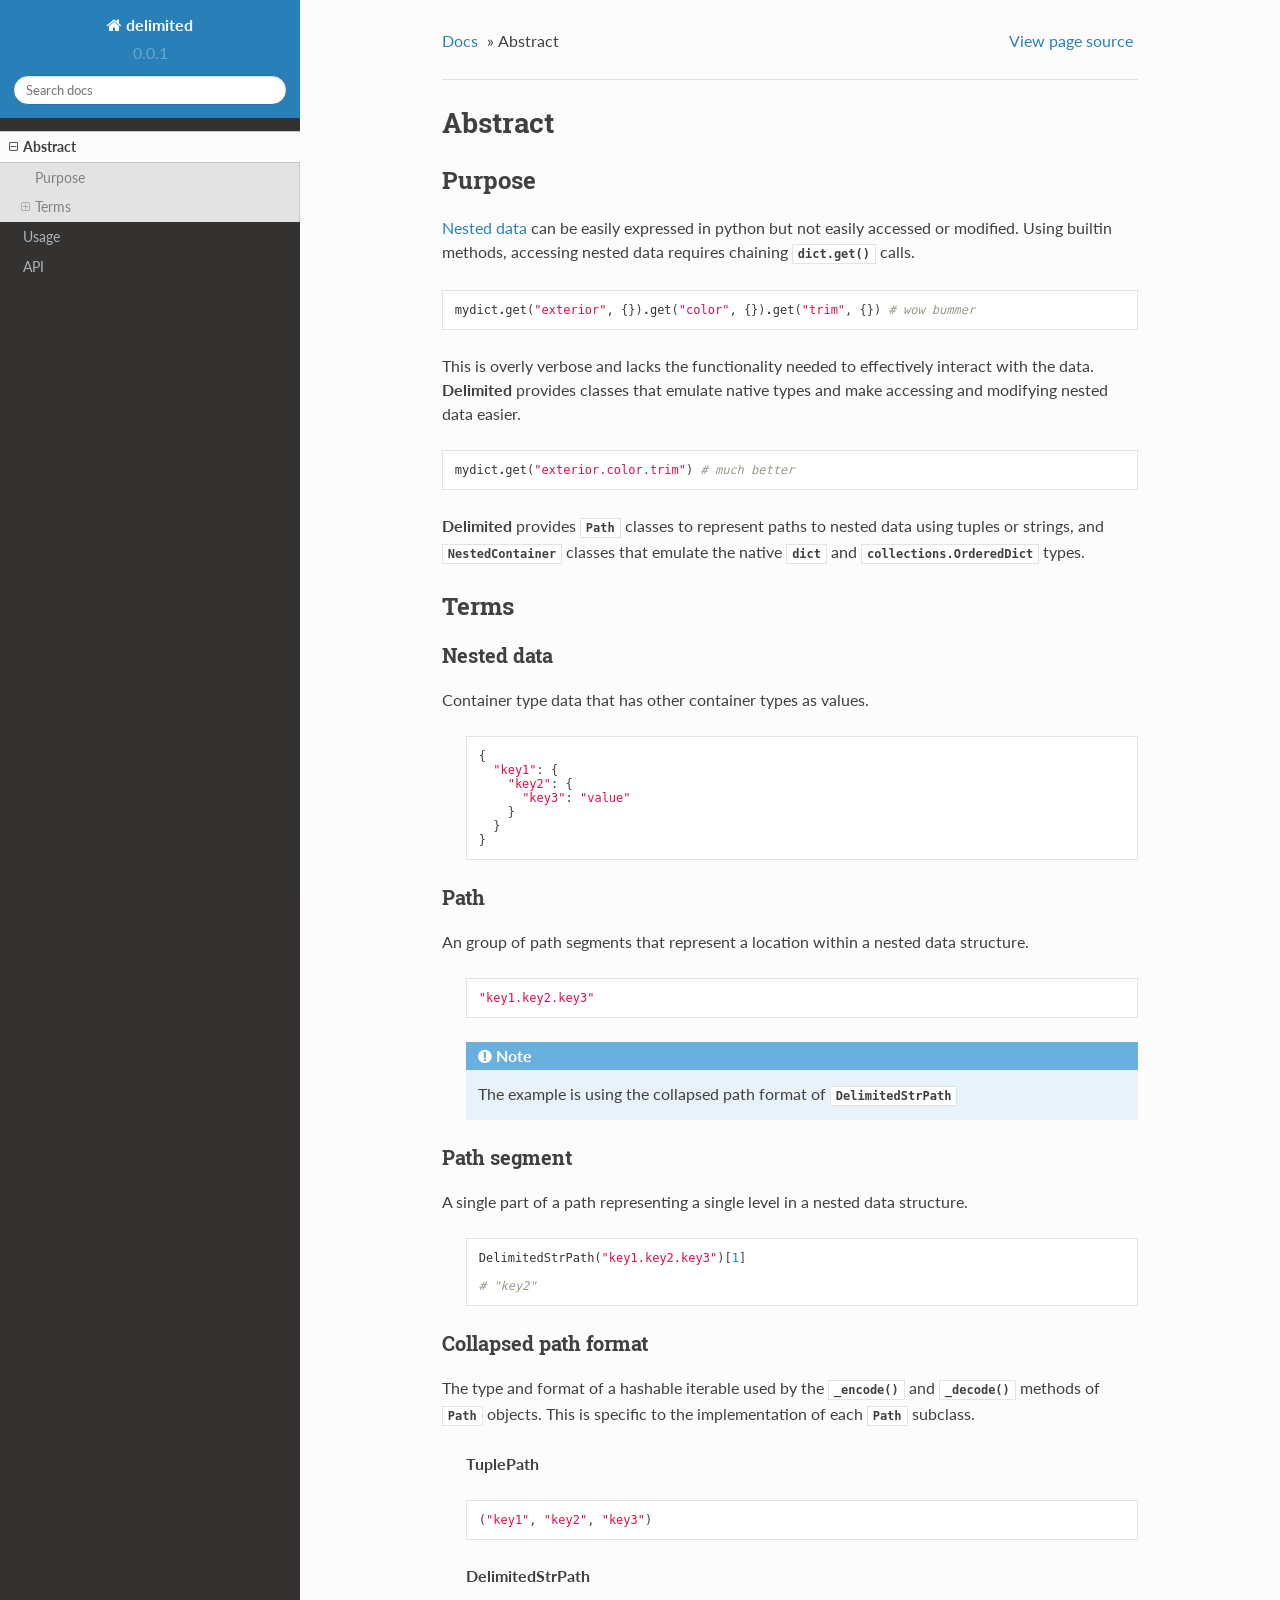
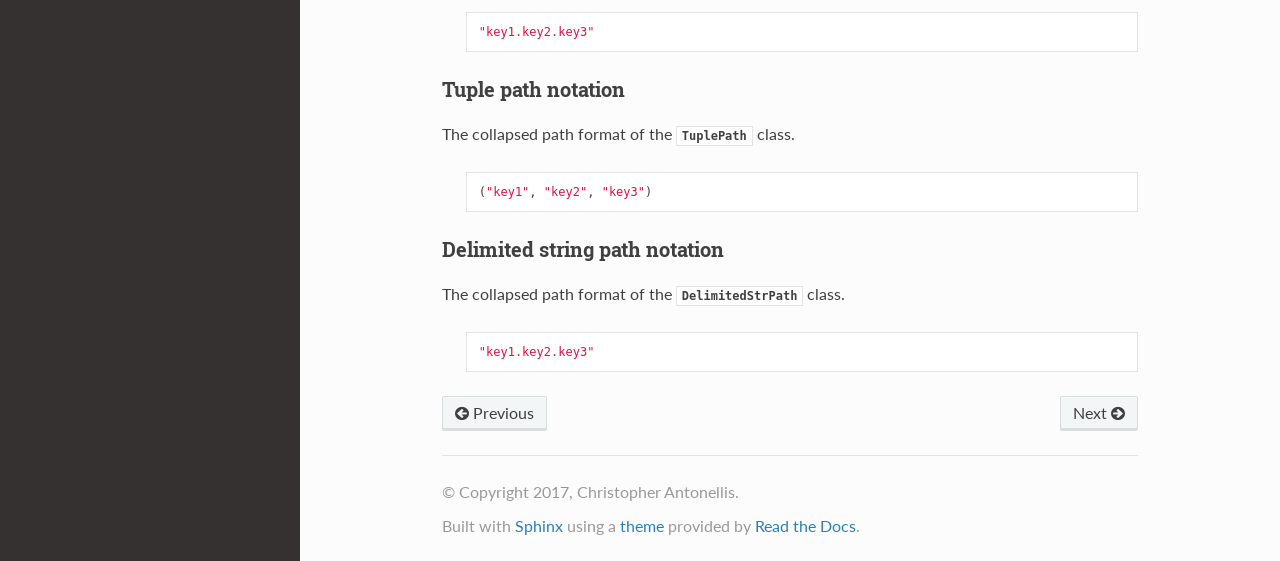
==== abstract.html @ 5fc8b826 "docs setup" ====
<!DOCTYPE html>
<!--[if IE 8]><html class="no-js lt-ie9" lang="en" > <![endif]-->
<!--[if gt IE 8]><!--> <html class="no-js" lang="en" > <!--<![endif]-->
<head>
  <meta charset="utf-8">
  
  <meta name="viewport" content="width=device-width, initial-scale=1.0">
  
  <title>Abstract &mdash; delimited 0.0.1 documentation</title>
  

  
  
  
  

  

  
  
    

  

  
  
    <link rel="stylesheet" href="_static/css/theme.css" type="text/css" />
  

  

  
        <link rel="index" title="Index"
              href="genindex.html"/>
        <link rel="search" title="Search" href="search.html"/>
    <link rel="top" title="delimited 0.0.1 documentation" href="index.html"/>
        <link rel="next" title="Usage" href="usage.html"/>
        <link rel="prev" title="Delimited" href="index.html"/> 

  
  <script src="_static/js/modernizr.min.js"></script>

</head>

<body class="wy-body-for-nav" role="document">

   
  <div class="wy-grid-for-nav">

    
    <nav data-toggle="wy-nav-shift" class="wy-nav-side">
      <div class="wy-side-scroll">
        <div class="wy-side-nav-search">
          

          
            <a href="index.html" class="icon icon-home"> delimited
          

          
          </a>

          
            
            
              <div class="version">
                0.0.1
              </div>
            
          

          
<div role="search">
  <form id="rtd-search-form" class="wy-form" action="search.html" method="get">
    <input type="text" name="q" placeholder="Search docs" />
    <input type="hidden" name="check_keywords" value="yes" />
    <input type="hidden" name="area" value="default" />
  </form>
</div>

          
        </div>

        <div class="wy-menu wy-menu-vertical" data-spy="affix" role="navigation" aria-label="main navigation">
          
            
            
              
            
            
              <ul class="current">
<li class="toctree-l1 current"><a class="current reference internal" href="#">Abstract</a><ul>
<li class="toctree-l2"><a class="reference internal" href="#purpose">Purpose</a></li>
<li class="toctree-l2"><a class="reference internal" href="#terms">Terms</a><ul>
<li class="toctree-l3"><a class="reference internal" href="#nested-data">Nested data</a></li>
<li class="toctree-l3"><a class="reference internal" href="#path">Path</a></li>
<li class="toctree-l3"><a class="reference internal" href="#path-segment">Path segment</a></li>
<li class="toctree-l3"><a class="reference internal" href="#collapsed-path-format">Collapsed path format</a></li>
<li class="toctree-l3"><a class="reference internal" href="#tuple-path-notation">Tuple path notation</a></li>
<li class="toctree-l3"><a class="reference internal" href="#delimited-string-path-notation">Delimited string path notation</a></li>
</ul>
</li>
</ul>
</li>
<li class="toctree-l1"><a class="reference internal" href="usage.html">Usage</a></li>
<li class="toctree-l1"><a class="reference internal" href="api.html">API</a></li>
</ul>

            
          
        </div>
      </div>
    </nav>

    <section data-toggle="wy-nav-shift" class="wy-nav-content-wrap">

      
      <nav class="wy-nav-top" role="navigation" aria-label="top navigation">
        
          <i data-toggle="wy-nav-top" class="fa fa-bars"></i>
          <a href="index.html">delimited</a>
        
      </nav>


      
      <div class="wy-nav-content">
        <div class="rst-content">
          















<div role="navigation" aria-label="breadcrumbs navigation">

  <ul class="wy-breadcrumbs">
    
      <li><a href="index.html">Docs</a> &raquo;</li>
        
      <li>Abstract</li>
    
    
      <li class="wy-breadcrumbs-aside">
        
            
            <a href="_sources/abstract.rst.txt" rel="nofollow"> View page source</a>
          
        
      </li>
    
  </ul>

  
  <hr/>
</div>
          <div role="main" class="document" itemscope="itemscope" itemtype="http://schema.org/Article">
           <div itemprop="articleBody">
            
  <div class="section" id="abstract">
<h1>Abstract<a class="headerlink" href="#abstract" title="Permalink to this headline">¶</a></h1>
<div class="section" id="purpose">
<h2>Purpose<a class="headerlink" href="#purpose" title="Permalink to this headline">¶</a></h2>
<p><a class="reference internal" href="#nested-data"><span class="std std-ref">Nested data</span></a> can be easily expressed in python but not easily accessed or modified. Using builtin methods, accessing nested data requires chaining <code class="xref py py-func docutils literal"><span class="pre">dict.get()</span></code> calls.</p>
<div class="highlight-default"><div class="highlight"><pre><span></span><span class="n">mydict</span><span class="o">.</span><span class="n">get</span><span class="p">(</span><span class="s2">&quot;exterior&quot;</span><span class="p">,</span> <span class="p">{})</span><span class="o">.</span><span class="n">get</span><span class="p">(</span><span class="s2">&quot;color&quot;</span><span class="p">,</span> <span class="p">{})</span><span class="o">.</span><span class="n">get</span><span class="p">(</span><span class="s2">&quot;trim&quot;</span><span class="p">,</span> <span class="p">{})</span> <span class="c1"># wow bummer</span>
</pre></div>
</div>
<p>This is overly verbose and lacks the functionality needed to effectively interact with the data. <strong>Delimited</strong> provides classes that emulate native types and make accessing and modifying nested data easier.</p>
<div class="highlight-default"><div class="highlight"><pre><span></span><span class="n">mydict</span><span class="o">.</span><span class="n">get</span><span class="p">(</span><span class="s2">&quot;exterior.color.trim&quot;</span><span class="p">)</span> <span class="c1"># much better</span>
</pre></div>
</div>
<p><strong>Delimited</strong> provides <a class="reference internal" href="api.html#Path" title="Path"><code class="xref py py-class docutils literal"><span class="pre">Path</span></code></a> classes to represent paths to nested data using tuples or strings, and <a class="reference internal" href="api.html#NestedContainer" title="NestedContainer"><code class="xref py py-class docutils literal"><span class="pre">NestedContainer</span></code></a> classes that emulate the native <code class="xref py py-class docutils literal"><span class="pre">dict</span></code> and <code class="xref py py-class docutils literal"><span class="pre">collections.OrderedDict</span></code> types.</p>
</div>
<div class="section" id="terms">
<h2>Terms<a class="headerlink" href="#terms" title="Permalink to this headline">¶</a></h2>
<div class="section" id="nested-data">
<span id="id1"></span><h3>Nested data<a class="headerlink" href="#nested-data" title="Permalink to this headline">¶</a></h3>
<p>Container type data that has other container types as values.</p>
<blockquote>
<div><div class="highlight-default"><div class="highlight"><pre><span></span><span class="p">{</span>
  <span class="s2">&quot;key1&quot;</span><span class="p">:</span> <span class="p">{</span>
    <span class="s2">&quot;key2&quot;</span><span class="p">:</span> <span class="p">{</span>
      <span class="s2">&quot;key3&quot;</span><span class="p">:</span> <span class="s2">&quot;value&quot;</span>
    <span class="p">}</span>
  <span class="p">}</span>
<span class="p">}</span>
</pre></div>
</div>
</div></blockquote>
</div>
<div class="section" id="path">
<span id="id2"></span><h3>Path<a class="headerlink" href="#path" title="Permalink to this headline">¶</a></h3>
<p>An group of path segments that represent a location within a nested data structure.</p>
<blockquote>
<div><div class="highlight-default"><div class="highlight"><pre><span></span><span class="s2">&quot;key1.key2.key3&quot;</span>
</pre></div>
</div>
<div class="admonition note">
<p class="first admonition-title">Note</p>
<p class="last">The example is using the collapsed path format of <a class="reference internal" href="api.html#DelimitedStrPath" title="DelimitedStrPath"><code class="xref py py-class docutils literal"><span class="pre">DelimitedStrPath</span></code></a></p>
</div>
</div></blockquote>
</div>
<div class="section" id="path-segment">
<span id="id3"></span><h3>Path segment<a class="headerlink" href="#path-segment" title="Permalink to this headline">¶</a></h3>
<p>A single part of a path representing a single level in a nested data structure.</p>
<blockquote>
<div><div class="highlight-default"><div class="highlight"><pre><span></span><span class="n">DelimitedStrPath</span><span class="p">(</span><span class="s2">&quot;key1.key2.key3&quot;</span><span class="p">)[</span><span class="mi">1</span><span class="p">]</span>

<span class="c1"># &quot;key2&quot;</span>
</pre></div>
</div>
</div></blockquote>
</div>
<div class="section" id="collapsed-path-format">
<span id="id4"></span><h3>Collapsed path format<a class="headerlink" href="#collapsed-path-format" title="Permalink to this headline">¶</a></h3>
<p>The type and format of a hashable iterable used by the <a class="reference internal" href="api.html#Path._encode" title="Path._encode"><code class="xref py py-meth docutils literal"><span class="pre">_encode()</span></code></a> and <a class="reference internal" href="api.html#Path._decode" title="Path._decode"><code class="xref py py-meth docutils literal"><span class="pre">_decode()</span></code></a> methods of <a class="reference internal" href="api.html#Path" title="Path"><code class="xref py py-class docutils literal"><span class="pre">Path</span></code></a> objects. This is specific to the implementation of each <a class="reference internal" href="api.html#Path" title="Path"><code class="xref py py-class docutils literal"><span class="pre">Path</span></code></a> subclass.</p>
<blockquote>
<div><p><strong>TuplePath</strong></p>
<div class="highlight-default"><div class="highlight"><pre><span></span><span class="p">(</span><span class="s2">&quot;key1&quot;</span><span class="p">,</span> <span class="s2">&quot;key2&quot;</span><span class="p">,</span> <span class="s2">&quot;key3&quot;</span><span class="p">)</span>
</pre></div>
</div>
<p><strong>DelimitedStrPath</strong></p>
<div class="highlight-default"><div class="highlight"><pre><span></span><span class="s2">&quot;key1.key2.key3&quot;</span>
</pre></div>
</div>
</div></blockquote>
</div>
<div class="section" id="tuple-path-notation">
<span id="id5"></span><h3>Tuple path notation<a class="headerlink" href="#tuple-path-notation" title="Permalink to this headline">¶</a></h3>
<p>The collapsed path format of the <a class="reference internal" href="api.html#TuplePath" title="TuplePath"><code class="xref py py-class docutils literal"><span class="pre">TuplePath</span></code></a> class.</p>
<blockquote>
<div><div class="highlight-default"><div class="highlight"><pre><span></span><span class="p">(</span><span class="s2">&quot;key1&quot;</span><span class="p">,</span> <span class="s2">&quot;key2&quot;</span><span class="p">,</span> <span class="s2">&quot;key3&quot;</span><span class="p">)</span>
</pre></div>
</div>
</div></blockquote>
</div>
<div class="section" id="delimited-string-path-notation">
<span id="id6"></span><h3>Delimited string path notation<a class="headerlink" href="#delimited-string-path-notation" title="Permalink to this headline">¶</a></h3>
<p>The collapsed path format of the <a class="reference internal" href="api.html#DelimitedStrPath" title="DelimitedStrPath"><code class="xref py py-class docutils literal"><span class="pre">DelimitedStrPath</span></code></a> class.</p>
<blockquote>
<div><div class="highlight-default"><div class="highlight"><pre><span></span><span class="s2">&quot;key1.key2.key3&quot;</span>
</pre></div>
</div>
</div></blockquote>
</div>
</div>
</div>


           </div>
           <div class="articleComments">
            
           </div>
          </div>
          <footer>
  
    <div class="rst-footer-buttons" role="navigation" aria-label="footer navigation">
      
        <a href="usage.html" class="btn btn-neutral float-right" title="Usage" accesskey="n" rel="next">Next <span class="fa fa-arrow-circle-right"></span></a>
      
      
        <a href="index.html" class="btn btn-neutral" title="Delimited" accesskey="p" rel="prev"><span class="fa fa-arrow-circle-left"></span> Previous</a>
      
    </div>
  

  <hr/>

  <div role="contentinfo">
    <p>
        &copy; Copyright 2017, Christopher Antonellis.

    </p>
  </div>
  Built with <a href="http://sphinx-doc.org/">Sphinx</a> using a <a href="https://github.com/snide/sphinx_rtd_theme">theme</a> provided by <a href="https://readthedocs.org">Read the Docs</a>. 

</footer>

        </div>
      </div>

    </section>

  </div>
  


  

    <script type="text/javascript">
        var DOCUMENTATION_OPTIONS = {
            URL_ROOT:'./',
            VERSION:'0.0.1',
            COLLAPSE_INDEX:false,
            FILE_SUFFIX:'.html',
            HAS_SOURCE:  true,
            SOURCELINK_SUFFIX: '.txt'
        };
    </script>
      <script type="text/javascript" src="_static/jquery.js"></script>
      <script type="text/javascript" src="_static/underscore.js"></script>
      <script type="text/javascript" src="_static/doctools.js"></script>

  

  
  
    <script type="text/javascript" src="_static/js/theme.js"></script>
  

  
  
  <script type="text/javascript">
      jQuery(function () {
          SphinxRtdTheme.StickyNav.enable();
      });
  </script>
   

</body>
</html>
---- _static/css/theme.css ----
﻿*{-webkit-box-sizing:border-box;-moz-box-sizing:border-box;box-sizing:border-box}article,aside,details,figcaption,figure,footer,header,hgroup,nav,section{display:block}audio,canvas,video{display:inline-block;*display:inline;*zoom:1}audio:not([controls]){display:none}[hidden]{display:none}*{-webkit-box-sizing:border-box;-moz-box-sizing:border-box;box-sizing:border-box}html{font-size:100%;-webkit-text-size-adjust:100%;-ms-text-size-adjust:100%}body{margin:0}a:hover,a:active{outline:0}abbr[title]{border-bottom:1px dotted}b,strong{font-weight:bold}blockquote{margin:0}dfn{font-style:italic}ins{background:#ff9;color:#000;text-decoration:none}mark{background:#ff0;color:#000;font-style:italic;font-weight:bold}pre,code,.rst-content tt,.rst-content code,kbd,samp{font-family:monospace,serif;_font-family:"courier new",monospace;font-size:1em}pre{white-space:pre}q{quotes:none}q:before,q:after{content:"";content:none}small{font-size:85%}sub,sup{font-size:75%;line-height:0;position:relative;vertical-align:baseline}sup{top:-0.5em}sub{bottom:-0.25em}ul,ol,dl{margin:0;padding:0;list-style:none;list-style-image:none}li{list-style:none}dd{margin:0}img{border:0;-ms-interpolation-mode:bicubic;vertical-align:middle;max-width:100%}svg:not(:root){overflow:hidden}figure{margin:0}form{margin:0}fieldset{border:0;margin:0;padding:0}label{cursor:pointer}legend{border:0;*margin-left:-7px;padding:0;white-space:normal}button,input,select,textarea{font-size:100%;margin:0;vertical-align:baseline;*vertical-align:middle}button,input{line-height:normal}button,input[type="button"],input[type="reset"],input[type="submit"]{cursor:pointer;-webkit-appearance:button;*overflow:visible}button[disabled],input[disabled]{cursor:default}input[type="checkbox"],input[type="radio"]{box-sizing:border-box;padding:0;*width:13px;*height:13px}input[type="search"]{-webkit-appearance:textfield;-moz-box-sizing:content-box;-webkit-box-sizing:content-box;box-sizing:content-box}input[type="search"]::-webkit-search-decoration,input[type="search"]::-webkit-search-cancel-button{-webkit-appearance:none}button::-moz-focus-inner,input::-moz-focus-inner{border:0;padding:0}textarea{overflow:auto;vertical-align:top;resize:vertical}table{border-collapse:collapse;border-spacing:0}td{vertical-align:top}.chromeframe{margin:0.2em 0;background:#ccc;color:#000;padding:0.2em 0}.ir{display:block;border:0;text-indent:-999em;overflow:hidden;background-color:transparent;background-repeat:no-repeat;text-align:left;direction:ltr;*line-height:0}.ir br{display:none}.hidden{display:none !important;visibility:hidden}.visuallyhidden{border:0;clip:rect(0 0 0 0);height:1px;margin:-1px;overflow:hidden;padding:0;position:absolute;width:1px}.visuallyhidden.focusable:active,.visuallyhidden.focusable:focus{clip:auto;height:auto;margin:0;overflow:visible;position:static;width:auto}.invisible{visibility:hidden}.relative{position:relative}big,small{font-size:100%}@media print{html,body,section{background:none !important}*{box-shadow:none !important;text-shadow:none !important;filter:none !important;-ms-filter:none !important}a,a:visited{text-decoration:underline}.ir a:after,a[href^="javascript:"]:after,a[href^="#"]:after{content:""}pre,blockquote{page-break-inside:avoid}thead{display:table-header-group}tr,img{page-break-inside:avoid}img{max-width:100% !important}@page{margin:0.5cm}p,h2,.rst-content .toctree-wrapper p.caption,h3{orphans:3;widows:3}h2,.rst-content .toctree-wrapper p.caption,h3{page-break-after:avoid}}.fa:before,.wy-menu-vertical li span.toctree-expand:before,.wy-menu-vertical li.on a span.toctree-expand:before,.wy-menu-vertical li.current>a span.toctree-expand:before,.rst-content .admonition-title:before,.rst-content h1 .headerlink:before,.rst-content h2 .headerlink:before,.rst-content h3 .headerlink:before,.rst-content h4 .headerlink:before,.rst-content h5 .headerlink:before,.rst-content h6 .headerlink:before,.rst-content dl dt .headerlink:before,.rst-content p.caption .headerlink:before,.rst-content tt.download span:first-child:before,.rst-content code.download span:first-child:before,.icon:before,.wy-dropdown .caret:before,.wy-inline-validate.wy-inline-validate-success .wy-input-context:before,.wy-inline-validate.wy-inline-validate-danger .wy-input-context:before,.wy-inline-validate.wy-inline-validate-warning .wy-input-context:before,.wy-inline-validate.wy-inline-validate-info .wy-input-context:before,.wy-alert,.rst-content .note,.rst-content .attention,.rst-content .caution,.rst-content .danger,.rst-content .error,.rst-content .hint,.rst-content .important,.rst-content .tip,.rst-content .warning,.rst-content .seealso,.rst-content .admonition-todo,.btn,input[type="text"],input[type="password"],input[type="email"],input[type="url"],input[type="date"],input[type="month"],input[type="time"],input[type="datetime"],input[type="datetime-local"],input[type="week"],input[type="number"],input[type="search"],input[type="tel"],input[type="color"],select,textarea,.wy-menu-vertical li.on a,.wy-menu-vertical li.current>a,.wy-side-nav-search>a,.wy-side-nav-search .wy-dropdown>a,.wy-nav-top a{-webkit-font-smoothing:antialiased}.clearfix{*zoom:1}.clearfix:before,.clearfix:after{display:table;content:""}.clearfix:after{clear:both}/*!
 *  Font Awesome 4.6.3 by @davegandy - http://fontawesome.io - @fontawesome
 *  License - http://fontawesome.io/license (Font: SIL OFL 1.1, CSS: MIT License)
 */@font-face{font-family:'FontAwesome';src:url("../fonts/fontawesome-webfont.eot?v=4.6.3");src:url("../fonts/fontawesome-webfont.eot?#iefix&v=4.6.3") format("embedded-opentype"),url("../fonts/fontawesome-webfont.woff2?v=4.6.3") format("woff2"),url("../fonts/fontawesome-webfont.woff?v=4.6.3") format("woff"),url("../fonts/fontawesome-webfont.ttf?v=4.6.3") format("truetype"),url("../fonts/fontawesome-webfont.svg?v=4.6.3#fontawesomeregular") format("svg");font-weight:normal;font-style:normal}.fa,.wy-menu-vertical li span.toctree-expand,.wy-menu-vertical li.on a span.toctree-expand,.wy-menu-vertical li.current>a span.toctree-expand,.rst-content .admonition-title,.rst-content h1 .headerlink,.rst-content h2 .headerlink,.rst-content h3 .headerlink,.rst-content h4 .headerlink,.rst-content h5 .headerlink,.rst-content h6 .headerlink,.rst-content dl dt .headerlink,.rst-content p.caption .headerlink,.rst-content tt.download span:first-child,.rst-content code.download span:first-child,.icon{display:inline-block;font:normal normal normal 14px/1 FontAwesome;font-size:inherit;text-rendering:auto;-webkit-font-smoothing:antialiased;-moz-osx-font-smoothing:grayscale}.fa-lg{font-size:1.33333em;line-height:.75em;vertical-align:-15%}.fa-2x{font-size:2em}.fa-3x{font-size:3em}.fa-4x{font-size:4em}.fa-5x{font-size:5em}.fa-fw{width:1.28571em;text-align:center}.fa-ul{padding-left:0;margin-left:2.14286em;list-style-type:none}.fa-ul>li{position:relative}.fa-li{position:absolute;left:-2.14286em;width:2.14286em;top:.14286em;text-align:center}.fa-li.fa-lg{left:-1.85714em}.fa-border{padding:.2em .25em .15em;border:solid 0.08em #eee;border-radius:.1em}.fa-pull-left{float:left}.fa-pull-right{float:right}.fa.fa-pull-left,.wy-menu-vertical li span.fa-pull-left.toctree-expand,.wy-menu-vertical li.on a span.fa-pull-left.toctree-expand,.wy-menu-vertical li.current>a span.fa-pull-left.toctree-expand,.rst-content .fa-pull-left.admonition-title,.rst-content h1 .fa-pull-left.headerlink,.rst-content h2 .fa-pull-left.headerlink,.rst-content h3 .fa-pull-left.headerlink,.rst-content h4 .fa-pull-left.headerlink,.rst-content h5 .fa-pull-left.headerlink,.rst-content h6 .fa-pull-left.headerlink,.rst-content dl dt .fa-pull-left.headerlink,.rst-content p.caption .fa-pull-left.headerlink,.rst-content tt.download span.fa-pull-left:first-child,.rst-content code.download span.fa-pull-left:first-child,.fa-pull-left.icon{margin-right:.3em}.fa.fa-pull-right,.wy-menu-vertical li span.fa-pull-right.toctree-expand,.wy-menu-vertical li.on a span.fa-pull-right.toctree-expand,.wy-menu-vertical li.current>a span.fa-pull-right.toctree-expand,.rst-content .fa-pull-right.admonition-title,.rst-content h1 .fa-pull-right.headerlink,.rst-content h2 .fa-pull-right.headerlink,.rst-content h3 .fa-pull-right.headerlink,.rst-content h4 .fa-pull-right.headerlink,.rst-content h5 .fa-pull-right.headerlink,.rst-content h6 .fa-pull-right.headerlink,.rst-content dl dt .fa-pull-right.headerlink,.rst-content p.caption .fa-pull-right.headerlink,.rst-content tt.download span.fa-pull-right:first-child,.rst-content code.download span.fa-pull-right:first-child,.fa-pull-right.icon{margin-left:.3em}.pull-right{float:right}.pull-left{float:left}.fa.pull-left,.wy-menu-vertical li span.pull-left.toctree-expand,.wy-menu-vertical li.on a span.pull-left.toctree-expand,.wy-menu-vertical li.current>a span.pull-left.toctree-expand,.rst-content .pull-left.admonition-title,.rst-content h1 .pull-left.headerlink,.rst-content h2 .pull-left.headerlink,.rst-content h3 .pull-left.headerlink,.rst-content h4 .pull-left.headerlink,.rst-content h5 .pull-left.headerlink,.rst-content h6 .pull-left.headerlink,.rst-content dl dt .pull-left.headerlink,.rst-content p.caption .pull-left.headerlink,.rst-content tt.download span.pull-left:first-child,.rst-content code.download span.pull-left:first-child,.pull-left.icon{margin-right:.3em}.fa.pull-right,.wy-menu-vertical li span.pull-right.toctree-expand,.wy-menu-vertical li.on a span.pull-right.toctree-expand,.wy-menu-vertical li.current>a span.pull-right.toctree-expand,.rst-content .pull-right.admonition-title,.rst-content h1 .pull-right.headerlink,.rst-content h2 .pull-right.headerlink,.rst-content h3 .pull-right.headerlink,.rst-content h4 .pull-right.headerlink,.rst-content h5 .pull-right.headerlink,.rst-content h6 .pull-right.headerlink,.rst-content dl dt .pull-right.headerlink,.rst-content p.caption .pull-right.headerlink,.rst-content tt.download span.pull-right:first-child,.rst-content code.download span.pull-right:first-child,.pull-right.icon{margin-left:.3em}.fa-spin{-webkit-animation:fa-spin 2s infinite linear;animation:fa-spin 2s infinite linear}.fa-pulse{-webkit-animation:fa-spin 1s infinite steps(8);animation:fa-spin 1s infinite steps(8)}@-webkit-keyframes fa-spin{0%{-webkit-transform:rotate(0deg);transform:rotate(0deg)}100%{-webkit-transform:rotate(359deg);transform:rotate(359deg)}}@keyframes fa-spin{0%{-webkit-transform:rotate(0deg);transform:rotate(0deg)}100%{-webkit-transform:rotate(359deg);transform:rotate(359deg)}}.fa-rotate-90{-ms-filter:"progid:DXImageTransform.Microsoft.BasicImage(rotation=1)";-webkit-transform:rotate(90deg);-ms-transform:rotate(90deg);transform:rotate(90deg)}.fa-rotate-180{-ms-filter:"progid:DXImageTransform.Microsoft.BasicImage(rotation=2)";-webkit-transform:rotate(180deg);-ms-transform:rotate(180deg);transform:rotate(180deg)}.fa-rotate-270{-ms-filter:"progid:DXImageTransform.Microsoft.BasicImage(rotation=3)";-webkit-transform:rotate(270deg);-ms-transform:rotate(270deg);transform:rotate(270deg)}.fa-flip-horizontal{-ms-filter:"progid:DXImageTransform.Microsoft.BasicImage(rotation=0, mirror=1)";-webkit-transform:scale(-1, 1);-ms-transform:scale(-1, 1);transform:scale(-1, 1)}.fa-flip-vertical{-ms-filter:"progid:DXImageTransform.Microsoft.BasicImage(rotation=2, mirror=1)";-webkit-transform:scale(1, -1);-ms-transform:scale(1, -1);transform:scale(1, -1)}:root .fa-rotate-90,:root .fa-rotate-180,:root .fa-rotate-270,:root .fa-flip-horizontal,:root .fa-flip-vertical{filter:none}.fa-stack{position:relative;display:inline-block;width:2em;height:2em;line-height:2em;vertical-align:middle}.fa-stack-1x,.fa-stack-2x{position:absolute;left:0;width:100%;text-align:center}.fa-stack-1x{line-height:inherit}.fa-stack-2x{font-size:2em}.fa-inverse{color:#fff}.fa-glass:before{content:""}.fa-music:before{content:""}.fa-search:before,.icon-search:before{content:""}.fa-envelope-o:before{content:""}.fa-heart:before{content:""}.fa-star:before{content:""}.fa-star-o:before{content:""}.fa-user:before{content:""}.fa-film:before{content:""}.fa-th-large:before{content:""}.fa-th:before{content:""}.fa-th-list:before{content:""}.fa-check:before{content:""}.fa-remove:before,.fa-close:before,.fa-times:before{content:""}.fa-search-plus:before{content:""}.fa-search-minus:before{content:""}.fa-power-off:before{content:""}.fa-signal:before{content:""}.fa-gear:before,.fa-cog:before{content:""}.fa-trash-o:before{content:""}.fa-home:before,.icon-home:before{content:""}.fa-file-o:before{content:""}.fa-clock-o:before{content:""}.fa-road:before{content:""}.fa-download:before,.rst-content tt.download span:first-child:before,.rst-content code.download span:first-child:before{content:""}.fa-arrow-circle-o-down:before{content:""}.fa-arrow-circle-o-up:before{content:""}.fa-inbox:before{content:""}.fa-play-circle-o:before{content:""}.fa-rotate-right:before,.fa-repeat:before{content:""}.fa-refresh:before{content:""}.fa-list-alt:before{content:""}.fa-lock:before{content:""}.fa-flag:before{content:""}.fa-headphones:before{content:""}.fa-volume-off:before{content:""}.fa-volume-down:before{content:""}.fa-volume-up:before{content:""}.fa-qrcode:before{content:""}.fa-barcode:before{content:""}.fa-tag:before{content:""}.fa-tags:before{content:""}.fa-book:before,.icon-book:before{content:""}.fa-bookmark:before{content:""}.fa-print:before{content:""}.fa-camera:before{content:""}.fa-font:before{content:""}.fa-bold:before{content:""}.fa-italic:before{content:""}.fa-text-height:before{content:""}.fa-text-width:before{content:""}.fa-align-left:before{content:""}.fa-align-center:before{content:""}.fa-align-right:before{content:""}.fa-align-justify:before{content:""}.fa-list:before{content:""}.fa-dedent:before,.fa-outdent:before{content:""}.fa-indent:before{content:""}.fa-video-camera:before{content:""}.fa-photo:before,.fa-image:before,.fa-picture-o:before{content:""}.fa-pencil:before{content:""}.fa-map-marker:before{content:""}.fa-adjust:before{content:""}.fa-tint:before{content:""}.fa-edit:before,.fa-pencil-square-o:before{content:""}.fa-share-square-o:before{content:""}.fa-check-square-o:before{content:""}.fa-arrows:before{content:""}.fa-step-backward:before{content:""}.fa-fast-backward:before{content:""}.fa-backward:before{content:""}.fa-play:before{content:""}.fa-pause:before{content:""}.fa-stop:before{content:""}.fa-forward:before{content:""}.fa-fast-forward:before{content:""}.fa-step-forward:before{content:""}.fa-eject:before{content:""}.fa-chevron-left:before{content:""}.fa-chevron-right:before{content:""}.fa-plus-circle:before{content:""}.fa-minus-circle:before{content:""}.fa-times-circle:before,.wy-inline-validate.wy-inline-validate-danger .wy-input-context:before{content:""}.fa-check-circle:before,.wy-inline-validate.wy-inline-validate-success .wy-input-context:before{content:""}.fa-question-circle:before{content:""}.fa-info-circle:before{content:""}.fa-crosshairs:before{content:""}.fa-times-circle-o:before{content:""}.fa-check-circle-o:before{content:""}.fa-ban:before{content:""}.fa-arrow-left:before{content:""}.fa-arrow-right:before{content:""}.fa-arrow-up:before{content:""}.fa-arrow-down:before{content:""}.fa-mail-forward:before,.fa-share:before{content:""}.fa-expand:before{content:""}.fa-compress:before{content:""}.fa-plus:before{content:""}.fa-minus:before{content:""}.fa-asterisk:before{content:""}.fa-exclamation-circle:before,.wy-inline-validate.wy-inline-validate-warning .wy-input-context:before,.wy-inline-validate.wy-inline-validate-info .wy-input-context:before,.rst-content .admonition-title:before{content:""}.fa-gift:before{content:""}.fa-leaf:before{content:""}.fa-fire:before,.icon-fire:before{content:""}.fa-eye:before{content:""}.fa-eye-slash:before{content:""}.fa-warning:before,.fa-exclamation-triangle:before{content:""}.fa-plane:before{content:""}.fa-calendar:before{content:""}.fa-random:before{content:""}.fa-comment:before{content:""}.fa-magnet:before{content:""}.fa-chevron-up:before{content:""}.fa-chevron-down:before{content:""}.fa-retweet:before{content:""}.fa-shopping-cart:before{content:""}.fa-folder:before{content:""}.fa-folder-open:before{content:""}.fa-arrows-v:before{content:""}.fa-arrows-h:before{content:""}.fa-bar-chart-o:before,.fa-bar-chart:before{content:""}.fa-twitter-square:before{content:""}.fa-facebook-square:before{content:""}.fa-camera-retro:before{content:""}.fa-key:before{content:""}.fa-gears:before,.fa-cogs:before{content:""}.fa-comments:before{content:""}.fa-thumbs-o-up:before{content:""}.fa-thumbs-o-down:before{content:""}.fa-star-half:before{content:""}.fa-heart-o:before{content:""}.fa-sign-out:before{content:""}.fa-linkedin-square:before{content:""}.fa-thumb-tack:before{content:""}.fa-external-link:before{content:""}.fa-sign-in:before{content:""}.fa-trophy:before{content:""}.fa-github-square:before{content:""}.fa-upload:before{content:""}.fa-lemon-o:before{content:""}.fa-phone:before{content:""}.fa-square-o:before{content:""}.fa-bookmark-o:before{content:""}.fa-phone-square:before{content:""}.fa-twitter:before{content:""}.fa-facebook-f:before,.fa-facebook:before{content:""}.fa-github:before,.icon-github:before{content:""}.fa-unlock:before{content:""}.fa-credit-card:before{content:""}.fa-feed:before,.fa-rss:before{content:""}.fa-hdd-o:before{content:""}.fa-bullhorn:before{content:""}.fa-bell:before{content:""}.fa-certificate:before{content:""}.fa-hand-o-right:before{content:""}.fa-hand-o-left:before{content:""}.fa-hand-o-up:before{content:""}.fa-hand-o-down:before{content:""}.fa-arrow-circle-left:before,.icon-circle-arrow-left:before{content:""}.fa-arrow-circle-right:before,.icon-circle-arrow-right:before{content:""}.fa-arrow-circle-up:before{content:""}.fa-arrow-circle-down:before{content:""}.fa-globe:before{content:""}.fa-wrench:before{content:""}.fa-tasks:before{content:""}.fa-filter:before{content:""}.fa-briefcase:before{content:""}.fa-arrows-alt:before{content:""}.fa-group:before,.fa-users:before{content:""}.fa-chain:before,.fa-link:before,.icon-link:before{content:""}.fa-cloud:before{content:""}.fa-flask:before{content:""}.fa-cut:before,.fa-scissors:before{content:""}.fa-copy:before,.fa-files-o:before{content:""}.fa-paperclip:before{content:""}.fa-save:before,.fa-floppy-o:before{content:""}.fa-square:before{content:""}.fa-navicon:before,.fa-reorder:before,.fa-bars:before{content:""}.fa-list-ul:before{content:""}.fa-list-ol:before{content:""}.fa-strikethrough:before{content:""}.fa-underline:before{content:""}.fa-table:before{content:""}.fa-magic:before{content:""}.fa-truck:before{content:""}.fa-pinterest:before{content:""}.fa-pinterest-square:before{content:""}.fa-google-plus-square:before{content:""}.fa-google-plus:before{content:""}.fa-money:before{content:""}.fa-caret-down:before,.wy-dropdown .caret:before,.icon-caret-down:before{content:""}.fa-caret-up:before{content:""}.fa-caret-left:before{content:""}.fa-caret-right:before{content:""}.fa-columns:before{content:""}.fa-unsorted:before,.fa-sort:before{content:""}.fa-sort-down:before,.fa-sort-desc:before{content:""}.fa-sort-up:before,.fa-sort-asc:before{content:""}.fa-envelope:before{content:""}.fa-linkedin:before{content:""}.fa-rotate-left:before,.fa-undo:before{content:""}.fa-legal:before,.fa-gavel:before{content:""}.fa-dashboard:before,.fa-tachometer:before{content:""}.fa-comment-o:before{content:""}.fa-comments-o:before{content:""}.fa-flash:before,.fa-bolt:before{content:""}.fa-sitemap:before{content:""}.fa-umbrella:before{content:""}.fa-paste:before,.fa-clipboard:before{content:""}.fa-lightbulb-o:before{content:""}.fa-exchange:before{content:""}.fa-cloud-download:before{content:""}.fa-cloud-upload:before{content:""}.fa-user-md:before{content:""}.fa-stethoscope:before{content:""}.fa-suitcase:before{content:""}.fa-bell-o:before{content:""}.fa-coffee:before{content:""}.fa-cutlery:before{content:""}.fa-file-text-o:before{content:""}.fa-building-o:before{content:""}.fa-hospital-o:before{content:""}.fa-ambulance:before{content:""}.fa-medkit:before{content:""}.fa-fighter-jet:before{content:""}.fa-beer:before{content:""}.fa-h-square:before{content:""}.fa-plus-square:before{content:""}.fa-angle-double-left:before{content:""}.fa-angle-double-right:before{content:""}.fa-angle-double-up:before{content:""}.fa-angle-double-down:before{content:""}.fa-angle-left:before{content:""}.fa-angle-right:before{content:""}.fa-angle-up:before{content:""}.fa-angle-down:before{content:""}.fa-desktop:before{content:""}.fa-laptop:before{content:""}.fa-tablet:before{content:""}.fa-mobile-phone:before,.fa-mobile:before{content:""}.fa-circle-o:before{content:""}.fa-quote-left:before{content:""}.fa-quote-right:before{content:""}.fa-spinner:before{content:""}.fa-circle:before{content:""}.fa-mail-reply:before,.fa-reply:before{content:""}.fa-github-alt:before{content:""}.fa-folder-o:before{content:""}.fa-folder-open-o:before{content:""}.fa-smile-o:before{content:""}.fa-frown-o:before{content:""}.fa-meh-o:before{content:""}.fa-gamepad:before{content:""}.fa-keyboard-o:before{content:""}.fa-flag-o:before{content:""}.fa-flag-checkered:before{content:""}.fa-terminal:before{content:""}.fa-code:before{content:""}.fa-mail-reply-all:before,.fa-reply-all:before{content:""}.fa-star-half-empty:before,.fa-star-half-full:before,.fa-star-half-o:before{content:""}.fa-location-arrow:before{content:""}.fa-crop:before{content:""}.fa-code-fork:before{content:""}.fa-unlink:before,.fa-chain-broken:before{content:""}.fa-question:before{content:""}.fa-info:before{content:""}.fa-exclamation:before{content:""}.fa-superscript:before{content:""}.fa-subscript:before{content:""}.fa-eraser:before{content:""}.fa-puzzle-piece:before{content:""}.fa-microphone:before{content:""}.fa-microphone-slash:before{content:""}.fa-shield:before{content:""}.fa-calendar-o:before{content:""}.fa-fire-extinguisher:before{content:""}.fa-rocket:before{content:""}.fa-maxcdn:before{content:""}.fa-chevron-circle-left:before{content:""}.fa-chevron-circle-right:before{content:""}.fa-chevron-circle-up:before{content:""}.fa-chevron-circle-down:before{content:""}.fa-html5:before{content:""}.fa-css3:before{content:""}.fa-anchor:before{content:""}.fa-unlock-alt:before{content:""}.fa-bullseye:before{content:""}.fa-ellipsis-h:before{content:""}.fa-ellipsis-v:before{content:""}.fa-rss-square:before{content:""}.fa-play-circle:before{content:""}.fa-ticket:before{content:""}.fa-minus-square:before{content:""}.fa-minus-square-o:before,.wy-menu-vertical li.on a span.toctree-expand:before,.wy-menu-vertical li.current>a span.toctree-expand:before{content:""}.fa-level-up:before{content:""}.fa-level-down:before{content:""}.fa-check-square:before{content:""}.fa-pencil-square:before{content:""}.fa-external-link-square:before{content:""}.fa-share-square:before{content:""}.fa-compass:before{content:""}.fa-toggle-down:before,.fa-caret-square-o-down:before{content:""}.fa-toggle-up:before,.fa-caret-square-o-up:before{content:""}.fa-toggle-right:before,.fa-caret-square-o-right:before{content:""}.fa-euro:before,.fa-eur:before{content:""}.fa-gbp:before{content:""}.fa-dollar:before,.fa-usd:before{content:""}.fa-rupee:before,.fa-inr:before{content:""}.fa-cny:before,.fa-rmb:before,.fa-yen:before,.fa-jpy:before{content:""}.fa-ruble:before,.fa-rouble:before,.fa-rub:before{content:""}.fa-won:before,.fa-krw:before{content:""}.fa-bitcoin:before,.fa-btc:before{content:""}.fa-file:before{content:""}.fa-file-text:before{content:""}.fa-sort-alpha-asc:before{content:""}.fa-sort-alpha-desc:before{content:""}.fa-sort-amount-asc:before{content:""}.fa-sort-amount-desc:before{content:""}.fa-sort-numeric-asc:before{content:""}.fa-sort-numeric-desc:before{content:""}.fa-thumbs-up:before{content:""}.fa-thumbs-down:before{content:""}.fa-youtube-square:before{content:""}.fa-youtube:before{content:""}.fa-xing:before{content:""}.fa-xing-square:before{content:""}.fa-youtube-play:before{content:""}.fa-dropbox:before{content:""}.fa-stack-overflow:before{content:""}.fa-instagram:before{content:""}.fa-flickr:before{content:""}.fa-adn:before{content:""}.fa-bitbucket:before,.icon-bitbucket:before{content:""}.fa-bitbucket-square:before{content:""}.fa-tumblr:before{content:""}.fa-tumblr-square:before{content:""}.fa-long-arrow-down:before{content:""}.fa-long-arrow-up:before{content:""}.fa-long-arrow-left:before{content:""}.fa-long-arrow-right:before{content:""}.fa-apple:before{content:""}.fa-windows:before{content:""}.fa-android:before{content:""}.fa-linux:before{content:""}.fa-dribbble:before{content:""}.fa-skype:before{content:""}.fa-foursquare:before{content:""}.fa-trello:before{content:""}.fa-female:before{content:""}.fa-male:before{content:""}.fa-gittip:before,.fa-gratipay:before{content:""}.fa-sun-o:before{content:""}.fa-moon-o:before{content:""}.fa-archive:before{content:""}.fa-bug:before{content:""}.fa-vk:before{content:""}.fa-weibo:before{content:""}.fa-renren:before{content:""}.fa-pagelines:before{content:""}.fa-stack-exchange:before{content:""}.fa-arrow-circle-o-right:before{content:""}.fa-arrow-circle-o-left:before{content:""}.fa-toggle-left:before,.fa-caret-square-o-left:before{content:""}.fa-dot-circle-o:before{content:""}.fa-wheelchair:before{content:""}.fa-vimeo-square:before{content:""}.fa-turkish-lira:before,.fa-try:before{content:""}.fa-plus-square-o:before,.wy-menu-vertical li span.toctree-expand:before{content:""}.fa-space-shuttle:before{content:""}.fa-slack:before{content:""}.fa-envelope-square:before{content:""}.fa-wordpress:before{content:""}.fa-openid:before{content:""}.fa-institution:before,.fa-bank:before,.fa-university:before{content:""}.fa-mortar-board:before,.fa-graduation-cap:before{content:""}.fa-yahoo:before{content:""}.fa-google:before{content:""}.fa-reddit:before{content:""}.fa-reddit-square:before{content:""}.fa-stumbleupon-circle:before{content:""}.fa-stumbleupon:before{content:""}.fa-delicious:before{content:""}.fa-digg:before{content:""}.fa-pied-piper-pp:before{content:""}.fa-pied-piper-alt:before{content:""}.fa-drupal:before{content:""}.fa-joomla:before{content:""}.fa-language:before{content:""}.fa-fax:before{content:""}.fa-building:before{content:""}.fa-child:before{content:""}.fa-paw:before{content:""}.fa-spoon:before{content:""}.fa-cube:before{content:""}.fa-cubes:before{content:""}.fa-behance:before{content:""}.fa-behance-square:before{content:""}.fa-steam:before{content:""}.fa-steam-square:before{content:""}.fa-recycle:before{content:""}.fa-automobile:before,.fa-car:before{content:""}.fa-cab:before,.fa-taxi:before{content:""}.fa-tree:before{content:""}.fa-spotify:before{content:""}.fa-deviantart:before{content:""}.fa-soundcloud:before{content:""}.fa-database:before{content:""}.fa-file-pdf-o:before{content:""}.fa-file-word-o:before{content:""}.fa-file-excel-o:before{content:""}.fa-file-powerpoint-o:before{content:""}.fa-file-photo-o:before,.fa-file-picture-o:before,.fa-file-image-o:before{content:""}.fa-file-zip-o:before,.fa-file-archive-o:before{content:""}.fa-file-sound-o:before,.fa-file-audio-o:before{content:""}.fa-file-movie-o:before,.fa-file-video-o:before{content:""}.fa-file-code-o:before{content:""}.fa-vine:before{content:""}.fa-codepen:before{content:""}.fa-jsfiddle:before{content:""}.fa-life-bouy:before,.fa-life-buoy:before,.fa-life-saver:before,.fa-support:before,.fa-life-ring:before{content:""}.fa-circle-o-notch:before{content:""}.fa-ra:before,.fa-resistance:before,.fa-rebel:before{content:""}.fa-ge:before,.fa-empire:before{content:""}.fa-git-square:before{content:""}.fa-git:before{content:""}.fa-y-combinator-square:before,.fa-yc-square:before,.fa-hacker-news:before{content:""}.fa-tencent-weibo:before{content:""}.fa-qq:before{content:""}.fa-wechat:before,.fa-weixin:before{content:""}.fa-send:before,.fa-paper-plane:before{content:""}.fa-send-o:before,.fa-paper-plane-o:before{content:""}.fa-history:before{content:""}.fa-circle-thin:before{content:""}.fa-header:before{content:""}.fa-paragraph:before{content:""}.fa-sliders:before{content:""}.fa-share-alt:before{content:""}.fa-share-alt-square:before{content:""}.fa-bomb:before{content:""}.fa-soccer-ball-o:before,.fa-futbol-o:before{content:""}.fa-tty:before{content:""}.fa-binoculars:before{content:""}.fa-plug:before{content:""}.fa-slideshare:before{content:""}.fa-twitch:before{content:""}.fa-yelp:before{content:""}.fa-newspaper-o:before{content:""}.fa-wifi:before{content:""}.fa-calculator:before{content:""}.fa-paypal:before{content:""}.fa-google-wallet:before{content:""}.fa-cc-visa:before{content:""}.fa-cc-mastercard:before{content:""}.fa-cc-discover:before{content:""}.fa-cc-amex:before{content:""}.fa-cc-paypal:before{content:""}.fa-cc-stripe:before{content:""}.fa-bell-slash:before{content:""}.fa-bell-slash-o:before{content:""}.fa-trash:before{content:""}.fa-copyright:before{content:""}.fa-at:before{content:""}.fa-eyedropper:before{content:""}.fa-paint-brush:before{content:""}.fa-birthday-cake:before{content:""}.fa-area-chart:before{content:""}.fa-pie-chart:before{content:""}.fa-line-chart:before{content:""}.fa-lastfm:before{content:""}.fa-lastfm-square:before{content:""}.fa-toggle-off:before{content:""}.fa-toggle-on:before{content:""}.fa-bicycle:before{content:""}.fa-bus:before{content:""}.fa-ioxhost:before{content:""}.fa-angellist:before{content:""}.fa-cc:before{content:""}.fa-shekel:before,.fa-sheqel:before,.fa-ils:before{content:""}.fa-meanpath:before{content:""}.fa-buysellads:before{content:""}.fa-connectdevelop:before{content:""}.fa-dashcube:before{content:""}.fa-forumbee:before{content:""}.fa-leanpub:before{content:""}.fa-sellsy:before{content:""}.fa-shirtsinbulk:before{content:""}.fa-simplybuilt:before{content:""}.fa-skyatlas:before{content:""}.fa-cart-plus:before{content:""}.fa-cart-arrow-down:before{content:""}.fa-diamond:before{content:""}.fa-ship:before{content:""}.fa-user-secret:before{content:""}.fa-motorcycle:before{content:""}.fa-street-view:before{content:""}.fa-heartbeat:before{content:""}.fa-venus:before{content:""}.fa-mars:before{content:""}.fa-mercury:before{content:""}.fa-intersex:before,.fa-transgender:before{content:""}.fa-transgender-alt:before{content:""}.fa-venus-double:before{content:""}.fa-mars-double:before{content:""}.fa-venus-mars:before{content:""}.fa-mars-stroke:before{content:""}.fa-mars-stroke-v:before{content:""}.fa-mars-stroke-h:before{content:""}.fa-neuter:before{content:""}.fa-genderless:before{content:""}.fa-facebook-official:before{content:""}.fa-pinterest-p:before{content:""}.fa-whatsapp:before{content:""}.fa-server:before{content:""}.fa-user-plus:before{content:""}.fa-user-times:before{content:""}.fa-hotel:before,.fa-bed:before{content:""}.fa-viacoin:before{content:""}.fa-train:before{content:""}.fa-subway:before{content:""}.fa-medium:before{content:""}.fa-yc:before,.fa-y-combinator:before{content:""}.fa-optin-monster:before{content:""}.fa-opencart:before{content:""}.fa-expeditedssl:before{content:""}.fa-battery-4:before,.fa-battery-full:before{content:""}.fa-battery-3:before,.fa-battery-three-quarters:before{content:""}.fa-battery-2:before,.fa-battery-half:before{content:""}.fa-battery-1:before,.fa-battery-quarter:before{content:""}.fa-battery-0:before,.fa-battery-empty:before{content:""}.fa-mouse-pointer:before{content:""}.fa-i-cursor:before{content:""}.fa-object-group:before{content:""}.fa-object-ungroup:before{content:""}.fa-sticky-note:before{content:""}.fa-sticky-note-o:before{content:""}.fa-cc-jcb:before{content:""}.fa-cc-diners-club:before{content:""}.fa-clone:before{content:""}.fa-balance-scale:before{content:""}.fa-hourglass-o:before{content:""}.fa-hourglass-1:before,.fa-hourglass-start:before{content:""}.fa-hourglass-2:before,.fa-hourglass-half:before{content:""}.fa-hourglass-3:before,.fa-hourglass-end:before{content:""}.fa-hourglass:before{content:""}.fa-hand-grab-o:before,.fa-hand-rock-o:before{content:""}.fa-hand-stop-o:before,.fa-hand-paper-o:before{content:""}.fa-hand-scissors-o:before{content:""}.fa-hand-lizard-o:before{content:""}.fa-hand-spock-o:before{content:""}.fa-hand-pointer-o:before{content:""}.fa-hand-peace-o:before{content:""}.fa-trademark:before{content:""}.fa-registered:before{content:""}.fa-creative-commons:before{content:""}.fa-gg:before{content:""}.fa-gg-circle:before{content:""}.fa-tripadvisor:before{content:""}.fa-odnoklassniki:before{content:""}.fa-odnoklassniki-square:before{content:""}.fa-get-pocket:before{content:""}.fa-wikipedia-w:before{content:""}.fa-safari:before{content:""}.fa-chrome:before{content:""}.fa-firefox:before{content:""}.fa-opera:before{content:""}.fa-internet-explorer:before{content:""}.fa-tv:before,.fa-television:before{content:""}.fa-contao:before{content:""}.fa-500px:before{content:""}.fa-amazon:before{content:""}.fa-calendar-plus-o:before{content:""}.fa-calendar-minus-o:before{content:""}.fa-calendar-times-o:before{content:""}.fa-calendar-check-o:before{content:""}.fa-industry:before{content:""}.fa-map-pin:before{content:""}.fa-map-signs:before{content:""}.fa-map-o:before{content:""}.fa-map:before{content:""}.fa-commenting:before{content:""}.fa-commenting-o:before{content:""}.fa-houzz:before{content:""}.fa-vimeo:before{content:""}.fa-black-tie:before{content:""}.fa-fonticons:before{content:""}.fa-reddit-alien:before{content:""}.fa-edge:before{content:""}.fa-credit-card-alt:before{content:""}.fa-codiepie:before{content:""}.fa-modx:before{content:""}.fa-fort-awesome:before{content:""}.fa-usb:before{content:""}.fa-product-hunt:before{content:""}.fa-mixcloud:before{content:""}.fa-scribd:before{content:""}.fa-pause-circle:before{content:""}.fa-pause-circle-o:before{content:""}.fa-stop-circle:before{content:""}.fa-stop-circle-o:before{content:""}.fa-shopping-bag:before{content:""}.fa-shopping-basket:before{content:""}.fa-hashtag:before{content:""}.fa-bluetooth:before{content:""}.fa-bluetooth-b:before{content:""}.fa-percent:before{content:""}.fa-gitlab:before,.icon-gitlab:before{content:""}.fa-wpbeginner:before{content:""}.fa-wpforms:before{content:""}.fa-envira:before{content:""}.fa-universal-access:before{content:""}.fa-wheelchair-alt:before{content:""}.fa-question-circle-o:before{content:""}.fa-blind:before{content:""}.fa-audio-description:before{content:""}.fa-volume-control-phone:before{content:""}.fa-braille:before{content:""}.fa-assistive-listening-systems:before{content:""}.fa-asl-interpreting:before,.fa-american-sign-language-interpreting:before{content:""}.fa-deafness:before,.fa-hard-of-hearing:before,.fa-deaf:before{content:""}.fa-glide:before{content:""}.fa-glide-g:before{content:""}.fa-signing:before,.fa-sign-language:before{content:""}.fa-low-vision:before{content:""}.fa-viadeo:before{content:""}.fa-viadeo-square:before{content:""}.fa-snapchat:before{content:""}.fa-snapchat-ghost:before{content:""}.fa-snapchat-square:before{content:""}.fa-pied-piper:before{content:""}.fa-first-order:before{content:""}.fa-yoast:before{content:""}.fa-themeisle:before{content:""}.fa-google-plus-circle:before,.fa-google-plus-official:before{content:""}.fa-fa:before,.fa-font-awesome:before{content:""}.sr-only{position:absolute;width:1px;height:1px;padding:0;margin:-1px;overflow:hidden;clip:rect(0, 0, 0, 0);border:0}.sr-only-focusable:active,.sr-only-focusable:focus{position:static;width:auto;height:auto;margin:0;overflow:visible;clip:auto}.fa,.wy-menu-vertical li span.toctree-expand,.wy-menu-vertical li.on a span.toctree-expand,.wy-menu-vertical li.current>a span.toctree-expand,.rst-content .admonition-title,.rst-content h1 .headerlink,.rst-content h2 .headerlink,.rst-content h3 .headerlink,.rst-content h4 .headerlink,.rst-content h5 .headerlink,.rst-content h6 .headerlink,.rst-content dl dt .headerlink,.rst-content p.caption .headerlink,.rst-content tt.download span:first-child,.rst-content code.download span:first-child,.icon,.wy-dropdown .caret,.wy-inline-validate.wy-inline-validate-success .wy-input-context,.wy-inline-validate.wy-inline-validate-danger .wy-input-context,.wy-inline-validate.wy-inline-validate-warning .wy-input-context,.wy-inline-validate.wy-inline-validate-info .wy-input-context{font-family:inherit}.fa:before,.wy-menu-vertical li span.toctree-expand:before,.wy-menu-vertical li.on a span.toctree-expand:before,.wy-menu-vertical li.current>a span.toctree-expand:before,.rst-content .admonition-title:before,.rst-content h1 .headerlink:before,.rst-content h2 .headerlink:before,.rst-content h3 .headerlink:before,.rst-content h4 .headerlink:before,.rst-content h5 .headerlink:before,.rst-content h6 .headerlink:before,.rst-content dl dt .headerlink:before,.rst-content p.caption .headerlink:before,.rst-content tt.download span:first-child:before,.rst-content code.download span:first-child:before,.icon:before,.wy-dropdown .caret:before,.wy-inline-validate.wy-inline-validate-success .wy-input-context:before,.wy-inline-validate.wy-inline-validate-danger .wy-input-context:before,.wy-inline-validate.wy-inline-validate-warning .wy-input-context:before,.wy-inline-validate.wy-inline-validate-info .wy-input-context:before{font-family:"FontAwesome";display:inline-block;font-style:normal;font-weight:normal;line-height:1;text-decoration:inherit}a .fa,a .wy-menu-vertical li span.toctree-expand,.wy-menu-vertical li a span.toctree-expand,.wy-menu-vertical li.on a span.toctree-expand,.wy-menu-vertical li.current>a span.toctree-expand,a .rst-content .admonition-title,.rst-content a .admonition-title,a .rst-content h1 .headerlink,.rst-content h1 a .headerlink,a .rst-content h2 .headerlink,.rst-content h2 a .headerlink,a .rst-content h3 .headerlink,.rst-content h3 a .headerlink,a .rst-content h4 .headerlink,.rst-content h4 a .headerlink,a .rst-content h5 .headerlink,.rst-content h5 a .headerlink,a .rst-content h6 .headerlink,.rst-content h6 a .headerlink,a .rst-content dl dt .headerlink,.rst-content dl dt a .headerlink,a .rst-content p.caption .headerlink,.rst-content p.caption a .headerlink,a .rst-content tt.download span:first-child,.rst-content tt.download a span:first-child,a .rst-content code.download span:first-child,.rst-content code.download a span:first-child,a .icon{display:inline-block;text-decoration:inherit}.btn .fa,.btn .wy-menu-vertical li span.toctree-expand,.wy-menu-vertical li .btn span.toctree-expand,.btn .wy-menu-vertical li.on a span.toctree-expand,.wy-menu-vertical li.on a .btn span.toctree-expand,.btn .wy-menu-vertical li.current>a span.toctree-expand,.wy-menu-vertical li.current>a .btn span.toctree-expand,.btn .rst-content .admonition-title,.rst-content .btn .admonition-title,.btn .rst-content h1 .headerlink,.rst-content h1 .btn .headerlink,.btn .rst-content h2 .headerlink,.rst-content h2 .btn .headerlink,.btn .rst-content h3 .headerlink,.rst-content h3 .btn .headerlink,.btn .rst-content h4 .headerlink,.rst-content h4 .btn .headerlink,.btn .rst-content h5 .headerlink,.rst-content h5 .btn .headerlink,.btn .rst-content h6 .headerlink,.rst-content h6 .btn .headerlink,.btn .rst-content dl dt .headerlink,.rst-content dl dt .btn .headerlink,.btn .rst-content p.caption .headerlink,.rst-content p.caption .btn .headerlink,.btn .rst-content tt.download span:first-child,.rst-content tt.download .btn span:first-child,.btn .rst-content code.download span:first-child,.rst-content code.download .btn span:first-child,.btn .icon,.nav .fa,.nav .wy-menu-vertical li span.toctree-expand,.wy-menu-vertical li .nav span.toctree-expand,.nav .wy-menu-vertical li.on a span.toctree-expand,.wy-menu-vertical li.on a .nav span.toctree-expand,.nav .wy-menu-vertical li.current>a span.toctree-expand,.wy-menu-vertical li.current>a .nav span.toctree-expand,.nav .rst-content .admonition-title,.rst-content .nav .admonition-title,.nav .rst-content h1 .headerlink,.rst-content h1 .nav .headerlink,.nav .rst-content h2 .headerlink,.rst-content h2 .nav .headerlink,.nav .rst-content h3 .headerlink,.rst-content h3 .nav .headerlink,.nav .rst-content h4 .headerlink,.rst-content h4 .nav .headerlink,.nav .rst-content h5 .headerlink,.rst-content h5 .nav .headerlink,.nav .rst-content h6 .headerlink,.rst-content h6 .nav .headerlink,.nav .rst-content dl dt .headerlink,.rst-content dl dt .nav .headerlink,.nav .rst-content p.caption .headerlink,.rst-content p.caption .nav .headerlink,.nav .rst-content tt.download span:first-child,.rst-content tt.download .nav span:first-child,.nav .rst-content code.download span:first-child,.rst-content code.download .nav span:first-child,.nav .icon{display:inline}.btn .fa.fa-large,.btn .wy-menu-vertical li span.fa-large.toctree-expand,.wy-menu-vertical li .btn span.fa-large.toctree-expand,.btn .rst-content .fa-large.admonition-title,.rst-content .btn .fa-large.admonition-title,.btn .rst-content h1 .fa-large.headerlink,.rst-content h1 .btn .fa-large.headerlink,.btn .rst-content h2 .fa-large.headerlink,.rst-content h2 .btn .fa-large.headerlink,.btn .rst-content h3 .fa-large.headerlink,.rst-content h3 .btn .fa-large.headerlink,.btn .rst-content h4 .fa-large.headerlink,.rst-content h4 .btn .fa-large.headerlink,.btn .rst-content h5 .fa-large.headerlink,.rst-content h5 .btn .fa-large.headerlink,.btn .rst-content h6 .fa-large.headerlink,.rst-content h6 .btn .fa-large.headerlink,.btn .rst-content dl dt .fa-large.headerlink,.rst-content dl dt .btn .fa-large.headerlink,.btn .rst-content p.caption .fa-large.headerlink,.rst-content p.caption .btn .fa-large.headerlink,.btn .rst-content tt.download span.fa-large:first-child,.rst-content tt.download .btn span.fa-large:first-child,.btn .rst-content code.download span.fa-large:first-child,.rst-content code.download .btn span.fa-large:first-child,.btn .fa-large.icon,.nav .fa.fa-large,.nav .wy-menu-vertical li span.fa-large.toctree-expand,.wy-menu-vertical li .nav span.fa-large.toctree-expand,.nav .rst-content .fa-large.admonition-title,.rst-content .nav .fa-large.admonition-title,.nav .rst-content h1 .fa-large.headerlink,.rst-content h1 .nav .fa-large.headerlink,.nav .rst-content h2 .fa-large.headerlink,.rst-content h2 .nav .fa-large.headerlink,.nav .rst-content h3 .fa-large.headerlink,.rst-content h3 .nav .fa-large.headerlink,.nav .rst-content h4 .fa-large.headerlink,.rst-content h4 .nav .fa-large.headerlink,.nav .rst-content h5 .fa-large.headerlink,.rst-content h5 .nav .fa-large.headerlink,.nav .rst-content h6 .fa-large.headerlink,.rst-content h6 .nav .fa-large.headerlink,.nav .rst-content dl dt .fa-large.headerlink,.rst-content dl dt .nav .fa-large.headerlink,.nav .rst-content p.caption .fa-large.headerlink,.rst-content p.caption .nav .fa-large.headerlink,.nav .rst-content tt.download span.fa-large:first-child,.rst-content tt.download .nav span.fa-large:first-child,.nav .rst-content code.download span.fa-large:first-child,.rst-content code.download .nav span.fa-large:first-child,.nav .fa-large.icon{line-height:0.9em}.btn .fa.fa-spin,.btn .wy-menu-vertical li span.fa-spin.toctree-expand,.wy-menu-vertical li .btn span.fa-spin.toctree-expand,.btn .rst-content .fa-spin.admonition-title,.rst-content .btn .fa-spin.admonition-title,.btn .rst-content h1 .fa-spin.headerlink,.rst-content h1 .btn .fa-spin.headerlink,.btn .rst-content h2 .fa-spin.headerlink,.rst-content h2 .btn .fa-spin.headerlink,.btn .rst-content h3 .fa-spin.headerlink,.rst-content h3 .btn .fa-spin.headerlink,.btn .rst-content h4 .fa-spin.headerlink,.rst-content h4 .btn .fa-spin.headerlink,.btn .rst-content h5 .fa-spin.headerlink,.rst-content h5 .btn .fa-spin.headerlink,.btn .rst-content h6 .fa-spin.headerlink,.rst-content h6 .btn .fa-spin.headerlink,.btn .rst-content dl dt .fa-spin.headerlink,.rst-content dl dt .btn .fa-spin.headerlink,.btn .rst-content p.caption .fa-spin.headerlink,.rst-content p.caption .btn .fa-spin.headerlink,.btn .rst-content tt.download span.fa-spin:first-child,.rst-content tt.download .btn span.fa-spin:first-child,.btn .rst-content code.download span.fa-spin:first-child,.rst-content code.download .btn span.fa-spin:first-child,.btn .fa-spin.icon,.nav .fa.fa-spin,.nav .wy-menu-vertical li span.fa-spin.toctree-expand,.wy-menu-vertical li .nav span.fa-spin.toctree-expand,.nav .rst-content .fa-spin.admonition-title,.rst-content .nav .fa-spin.admonition-title,.nav .rst-content h1 .fa-spin.headerlink,.rst-content h1 .nav .fa-spin.headerlink,.nav .rst-content h2 .fa-spin.headerlink,.rst-content h2 .nav .fa-spin.headerlink,.nav .rst-content h3 .fa-spin.headerlink,.rst-content h3 .nav .fa-spin.headerlink,.nav .rst-content h4 .fa-spin.headerlink,.rst-content h4 .nav .fa-spin.headerlink,.nav .rst-content h5 .fa-spin.headerlink,.rst-content h5 .nav .fa-spin.headerlink,.nav .rst-content h6 .fa-spin.headerlink,.rst-content h6 .nav .fa-spin.headerlink,.nav .rst-content dl dt .fa-spin.headerlink,.rst-content dl dt .nav .fa-spin.headerlink,.nav .rst-content p.caption .fa-spin.headerlink,.rst-content p.caption .nav .fa-spin.headerlink,.nav .rst-content tt.download span.fa-spin:first-child,.rst-content tt.download .nav span.fa-spin:first-child,.nav .rst-content code.download span.fa-spin:first-child,.rst-content code.download .nav span.fa-spin:first-child,.nav .fa-spin.icon{display:inline-block}.btn.fa:before,.wy-menu-vertical li span.btn.toctree-expand:before,.rst-content .btn.admonition-title:before,.rst-content h1 .btn.headerlink:before,.rst-content h2 .btn.headerlink:before,.rst-content h3 .btn.headerlink:before,.rst-content h4 .btn.headerlink:before,.rst-content h5 .btn.headerlink:before,.rst-content h6 .btn.headerlink:before,.rst-content dl dt .btn.headerlink:before,.rst-content p.caption .btn.headerlink:before,.rst-content tt.download span.btn:first-child:before,.rst-content code.download span.btn:first-child:before,.btn.icon:before{opacity:0.5;-webkit-transition:opacity 0.05s ease-in;-moz-transition:opacity 0.05s ease-in;transition:opacity 0.05s ease-in}.btn.fa:hover:before,.wy-menu-vertical li span.btn.toctree-expand:hover:before,.rst-content .btn.admonition-title:hover:before,.rst-content h1 .btn.headerlink:hover:before,.rst-content h2 .btn.headerlink:hover:before,.rst-content h3 .btn.headerlink:hover:before,.rst-content h4 .btn.headerlink:hover:before,.rst-content h5 .btn.headerlink:hover:before,.rst-content h6 .btn.headerlink:hover:before,.rst-content dl dt .btn.headerlink:hover:before,.rst-content p.caption .btn.headerlink:hover:before,.rst-content tt.download span.btn:first-child:hover:before,.rst-content code.download span.btn:first-child:hover:before,.btn.icon:hover:before{opacity:1}.btn-mini .fa:before,.btn-mini .wy-menu-vertical li span.toctree-expand:before,.wy-menu-vertical li .btn-mini span.toctree-expand:before,.btn-mini .rst-content .admonition-title:before,.rst-content .btn-mini .admonition-title:before,.btn-mini .rst-content h1 .headerlink:before,.rst-content h1 .btn-mini .headerlink:before,.btn-mini .rst-content h2 .headerlink:before,.rst-content h2 .btn-mini .headerlink:before,.btn-mini .rst-content h3 .headerlink:before,.rst-content h3 .btn-mini .headerlink:before,.btn-mini .rst-content h4 .headerlink:before,.rst-content h4 .btn-mini .headerlink:before,.btn-mini .rst-content h5 .headerlink:before,.rst-content h5 .btn-mini .headerlink:before,.btn-mini .rst-content h6 .headerlink:before,.rst-content h6 .btn-mini .headerlink:before,.btn-mini .rst-content dl dt .headerlink:before,.rst-content dl dt .btn-mini .headerlink:before,.btn-mini .rst-content p.caption .headerlink:before,.rst-content p.caption .btn-mini .headerlink:before,.btn-mini .rst-content tt.download span:first-child:before,.rst-content tt.download .btn-mini span:first-child:before,.btn-mini .rst-content code.download span:first-child:before,.rst-content code.download .btn-mini span:first-child:before,.btn-mini .icon:before{font-size:14px;vertical-align:-15%}.wy-alert,.rst-content .note,.rst-content .attention,.rst-content .caution,.rst-content .danger,.rst-content .error,.rst-content .hint,.rst-content .important,.rst-content .tip,.rst-content .warning,.rst-content .seealso,.rst-content .admonition-todo{padding:12px;line-height:24px;margin-bottom:24px;background:#e7f2fa}.wy-alert-title,.rst-content .admonition-title{color:#fff;font-weight:bold;display:block;color:#fff;background:#6ab0de;margin:-12px;padding:6px 12px;margin-bottom:12px}.wy-alert.wy-alert-danger,.rst-content .wy-alert-danger.note,.rst-content .wy-alert-danger.attention,.rst-content .wy-alert-danger.caution,.rst-content .danger,.rst-content .error,.rst-content .wy-alert-danger.hint,.rst-content .wy-alert-danger.important,.rst-content .wy-alert-danger.tip,.rst-content .wy-alert-danger.warning,.rst-content .wy-alert-danger.seealso,.rst-content .wy-alert-danger.admonition-todo{background:#fdf3f2}.wy-alert.wy-alert-danger .wy-alert-title,.rst-content .wy-alert-danger.note .wy-alert-title,.rst-content .wy-alert-danger.attention .wy-alert-title,.rst-content .wy-alert-danger.caution .wy-alert-title,.rst-content .danger .wy-alert-title,.rst-content .error .wy-alert-title,.rst-content .wy-alert-danger.hint .wy-alert-title,.rst-content .wy-alert-danger.important .wy-alert-title,.rst-content .wy-alert-danger.tip .wy-alert-title,.rst-content .wy-alert-danger.warning .wy-alert-title,.rst-content .wy-alert-danger.seealso .wy-alert-title,.rst-content .wy-alert-danger.admonition-todo .wy-alert-title,.wy-alert.wy-alert-danger .rst-content .admonition-title,.rst-content .wy-alert.wy-alert-danger .admonition-title,.rst-content .wy-alert-danger.note .admonition-title,.rst-content .wy-alert-danger.attention .admonition-title,.rst-content .wy-alert-danger.caution .admonition-title,.rst-content .danger .admonition-title,.rst-content .error .admonition-title,.rst-content .wy-alert-danger.hint .admonition-title,.rst-content .wy-alert-danger.important .admonition-title,.rst-content .wy-alert-danger.tip .admonition-title,.rst-content .wy-alert-danger.warning .admonition-title,.rst-content .wy-alert-danger.seealso .admonition-title,.rst-content .wy-alert-danger.admonition-todo .admonition-title{background:#f29f97}.wy-alert.wy-alert-warning,.rst-content .wy-alert-warning.note,.rst-content .attention,.rst-content .caution,.rst-content .wy-alert-warning.danger,.rst-content .wy-alert-warning.error,.rst-content .wy-alert-warning.hint,.rst-content .wy-alert-warning.important,.rst-content .wy-alert-warning.tip,.rst-content .warning,.rst-content .wy-alert-warning.seealso,.rst-content .admonition-todo{background:#ffedcc}.wy-alert.wy-alert-warning .wy-alert-title,.rst-content .wy-alert-warning.note .wy-alert-title,.rst-content .attention .wy-alert-title,.rst-content .caution .wy-alert-title,.rst-content .wy-alert-warning.danger .wy-alert-title,.rst-content .wy-alert-warning.error .wy-alert-title,.rst-content .wy-alert-warning.hint .wy-alert-title,.rst-content .wy-alert-warning.important .wy-alert-title,.rst-content .wy-alert-warning.tip .wy-alert-title,.rst-content .warning .wy-alert-title,.rst-content .wy-alert-warning.seealso .wy-alert-title,.rst-content .admonition-todo .wy-alert-title,.wy-alert.wy-alert-warning .rst-content .admonition-title,.rst-content .wy-alert.wy-alert-warning .admonition-title,.rst-content .wy-alert-warning.note .admonition-title,.rst-content .attention .admonition-title,.rst-content .caution .admonition-title,.rst-content .wy-alert-warning.danger .admonition-title,.rst-content .wy-alert-warning.error .admonition-title,.rst-content .wy-alert-warning.hint .admonition-title,.rst-content .wy-alert-warning.important .admonition-title,.rst-content .wy-alert-warning.tip .admonition-title,.rst-content .warning .admonition-title,.rst-content .wy-alert-warning.seealso .admonition-title,.rst-content .admonition-todo .admonition-title{background:#f0b37e}.wy-alert.wy-alert-info,.rst-content .note,.rst-content .wy-alert-info.attention,.rst-content .wy-alert-info.caution,.rst-content .wy-alert-info.danger,.rst-content .wy-alert-info.error,.rst-content .wy-alert-info.hint,.rst-content .wy-alert-info.important,.rst-content .wy-alert-info.tip,.rst-content .wy-alert-info.warning,.rst-content .seealso,.rst-content .wy-alert-info.admonition-todo{background:#e7f2fa}.wy-alert.wy-alert-info .wy-alert-title,.rst-content .note .wy-alert-title,.rst-content .wy-alert-info.attention .wy-alert-title,.rst-content .wy-alert-info.caution .wy-alert-title,.rst-content .wy-alert-info.danger .wy-alert-title,.rst-content .wy-alert-info.error .wy-alert-title,.rst-content .wy-alert-info.hint .wy-alert-title,.rst-content .wy-alert-info.important .wy-alert-title,.rst-content .wy-alert-info.tip .wy-alert-title,.rst-content .wy-alert-info.warning .wy-alert-title,.rst-content .seealso .wy-alert-title,.rst-content .wy-alert-info.admonition-todo .wy-alert-title,.wy-alert.wy-alert-info .rst-content .admonition-title,.rst-content .wy-alert.wy-alert-info .admonition-title,.rst-content .note .admonition-title,.rst-content .wy-alert-info.attention .admonition-title,.rst-content .wy-alert-info.caution .admonition-title,.rst-content .wy-alert-info.danger .admonition-title,.rst-content .wy-alert-info.error .admonition-title,.rst-content .wy-alert-info.hint .admonition-title,.rst-content .wy-alert-info.important .admonition-title,.rst-content .wy-alert-info.tip .admonition-title,.rst-content .wy-alert-info.warning .admonition-title,.rst-content .seealso .admonition-title,.rst-content .wy-alert-info.admonition-todo .admonition-title{background:#6ab0de}.wy-alert.wy-alert-success,.rst-content .wy-alert-success.note,.rst-content .wy-alert-success.attention,.rst-content .wy-alert-success.caution,.rst-content .wy-alert-success.danger,.rst-content .wy-alert-success.error,.rst-content .hint,.rst-content .important,.rst-content .tip,.rst-content .wy-alert-success.warning,.rst-content .wy-alert-success.seealso,.rst-content .wy-alert-success.admonition-todo{background:#dbfaf4}.wy-alert.wy-alert-success .wy-alert-title,.rst-content .wy-alert-success.note .wy-alert-title,.rst-content .wy-alert-success.attention .wy-alert-title,.rst-content .wy-alert-success.caution .wy-alert-title,.rst-content .wy-alert-success.danger .wy-alert-title,.rst-content .wy-alert-success.error .wy-alert-title,.rst-content .hint .wy-alert-title,.rst-content .important .wy-alert-title,.rst-content .tip .wy-alert-title,.rst-content .wy-alert-success.warning .wy-alert-title,.rst-content .wy-alert-success.seealso .wy-alert-title,.rst-content .wy-alert-success.admonition-todo .wy-alert-title,.wy-alert.wy-alert-success .rst-content .admonition-title,.rst-content .wy-alert.wy-alert-success .admonition-title,.rst-content .wy-alert-success.note .admonition-title,.rst-content .wy-alert-success.attention .admonition-title,.rst-content .wy-alert-success.caution .admonition-title,.rst-content .wy-alert-success.danger .admonition-title,.rst-content .wy-alert-success.error .admonition-title,.rst-content .hint .admonition-title,.rst-content .important .admonition-title,.rst-content .tip .admonition-title,.rst-content .wy-alert-success.warning .admonition-title,.rst-content .wy-alert-success.seealso .admonition-title,.rst-content .wy-alert-success.admonition-todo .admonition-title{background:#1abc9c}.wy-alert.wy-alert-neutral,.rst-content .wy-alert-neutral.note,.rst-content .wy-alert-neutral.attention,.rst-content .wy-alert-neutral.caution,.rst-content .wy-alert-neutral.danger,.rst-content .wy-alert-neutral.error,.rst-content .wy-alert-neutral.hint,.rst-content .wy-alert-neutral.important,.rst-content .wy-alert-neutral.tip,.rst-content .wy-alert-neutral.warning,.rst-content .wy-alert-neutral.seealso,.rst-content .wy-alert-neutral.admonition-todo{background:#f3f6f6}.wy-alert.wy-alert-neutral .wy-alert-title,.rst-content .wy-alert-neutral.note .wy-alert-title,.rst-content .wy-alert-neutral.attention .wy-alert-title,.rst-content .wy-alert-neutral.caution .wy-alert-title,.rst-content .wy-alert-neutral.danger .wy-alert-title,.rst-content .wy-alert-neutral.error .wy-alert-title,.rst-content .wy-alert-neutral.hint .wy-alert-title,.rst-content .wy-alert-neutral.important .wy-alert-title,.rst-content .wy-alert-neutral.tip .wy-alert-title,.rst-content .wy-alert-neutral.warning .wy-alert-title,.rst-content .wy-alert-neutral.seealso .wy-alert-title,.rst-content .wy-alert-neutral.admonition-todo .wy-alert-title,.wy-alert.wy-alert-neutral .rst-content .admonition-title,.rst-content .wy-alert.wy-alert-neutral .admonition-title,.rst-content .wy-alert-neutral.note .admonition-title,.rst-content .wy-alert-neutral.attention .admonition-title,.rst-content .wy-alert-neutral.caution .admonition-title,.rst-content .wy-alert-neutral.danger .admonition-title,.rst-content .wy-alert-neutral.error .admonition-title,.rst-content .wy-alert-neutral.hint .admonition-title,.rst-content .wy-alert-neutral.important .admonition-title,.rst-content .wy-alert-neutral.tip .admonition-title,.rst-content .wy-alert-neutral.warning .admonition-title,.rst-content .wy-alert-neutral.seealso .admonition-title,.rst-content .wy-alert-neutral.admonition-todo .admonition-title{color:#404040;background:#e1e4e5}.wy-alert.wy-alert-neutral a,.rst-content .wy-alert-neutral.note a,.rst-content .wy-alert-neutral.attention a,.rst-content .wy-alert-neutral.caution a,.rst-content .wy-alert-neutral.danger a,.rst-content .wy-alert-neutral.error a,.rst-content .wy-alert-neutral.hint a,.rst-content .wy-alert-neutral.important a,.rst-content .wy-alert-neutral.tip a,.rst-content .wy-alert-neutral.warning a,.rst-content .wy-alert-neutral.seealso a,.rst-content .wy-alert-neutral.admonition-todo a{color:#2980B9}.wy-alert p:last-child,.rst-content .note p:last-child,.rst-content .attention p:last-child,.rst-content .caution p:last-child,.rst-content .danger p:last-child,.rst-content .error p:last-child,.rst-content .hint p:last-child,.rst-content .important p:last-child,.rst-content .tip p:last-child,.rst-content .warning p:last-child,.rst-content .seealso p:last-child,.rst-content .admonition-todo p:last-child{margin-bottom:0}.wy-tray-container{position:fixed;bottom:0px;left:0;z-index:600}.wy-tray-container li{display:block;width:300px;background:transparent;color:#fff;text-align:center;box-shadow:0 5px 5px 0 rgba(0,0,0,0.1);padding:0 24px;min-width:20%;opacity:0;height:0;line-height:56px;overflow:hidden;-webkit-transition:all 0.3s ease-in;-moz-transition:all 0.3s ease-in;transition:all 0.3s ease-in}.wy-tray-container li.wy-tray-item-success{background:#27AE60}.wy-tray-container li.wy-tray-item-info{background:#2980B9}.wy-tray-container li.wy-tray-item-warning{background:#E67E22}.wy-tray-container li.wy-tray-item-danger{background:#E74C3C}.wy-tray-container li.on{opacity:1;height:56px}@media screen and (max-width: 768px){.wy-tray-container{bottom:auto;top:0;width:100%}.wy-tray-container li{width:100%}}button{font-size:100%;margin:0;vertical-align:baseline;*vertical-align:middle;cursor:pointer;line-height:normal;-webkit-appearance:button;*overflow:visible}button::-moz-focus-inner,input::-moz-focus-inner{border:0;padding:0}button[disabled]{cursor:default}.btn{display:inline-block;border-radius:2px;line-height:normal;white-space:nowrap;text-align:center;cursor:pointer;font-size:100%;padding:6px 12px 8px 12px;color:#fff;border:1px solid rgba(0,0,0,0.1);background-color:#27AE60;text-decoration:none;font-weight:normal;font-family:"Lato","proxima-nova","Helvetica Neue",Arial,sans-serif;box-shadow:0px 1px 2px -1px rgba(255,255,255,0.5) inset,0px -2px 0px 0px rgba(0,0,0,0.1) inset;outline-none:false;vertical-align:middle;*display:inline;zoom:1;-webkit-user-drag:none;-webkit-user-select:none;-moz-user-select:none;-ms-user-select:none;user-select:none;-webkit-transition:all 0.1s linear;-moz-transition:all 0.1s linear;transition:all 0.1s linear}.btn-hover{background:#2e8ece;color:#fff}.btn:hover{background:#2cc36b;color:#fff}.btn:focus{background:#2cc36b;outline:0}.btn:active{box-shadow:0px -1px 0px 0px rgba(0,0,0,0.05) inset,0px 2px 0px 0px rgba(0,0,0,0.1) inset;padding:8px 12px 6px 12px}.btn:visited{color:#fff}.btn:disabled{background-image:none;filter:progid:DXImageTransform.Microsoft.gradient(enabled = false);filter:alpha(opacity=40);opacity:0.4;cursor:not-allowed;box-shadow:none}.btn-disabled{background-image:none;filter:progid:DXImageTransform.Microsoft.gradient(enabled = false);filter:alpha(opacity=40);opacity:0.4;cursor:not-allowed;box-shadow:none}.btn-disabled:hover,.btn-disabled:focus,.btn-disabled:active{background-image:none;filter:progid:DXImageTransform.Microsoft.gradient(enabled = false);filter:alpha(opacity=40);opacity:0.4;cursor:not-allowed;box-shadow:none}.btn::-moz-focus-inner{padding:0;border:0}.btn-small{font-size:80%}.btn-info{background-color:#2980B9 !important}.btn-info:hover{background-color:#2e8ece !important}.btn-neutral{background-color:#f3f6f6 !important;color:#404040 !important}.btn-neutral:hover{background-color:#e5ebeb !important;color:#404040}.btn-neutral:visited{color:#404040 !important}.btn-success{background-color:#27AE60 !important}.btn-success:hover{background-color:#295 !important}.btn-danger{background-color:#E74C3C !important}.btn-danger:hover{background-color:#ea6153 !important}.btn-warning{background-color:#E67E22 !important}.btn-warning:hover{background-color:#e98b39 !important}.btn-invert{background-color:#222}.btn-invert:hover{background-color:#2f2f2f !important}.btn-link{background-color:transparent !important;color:#2980B9;box-shadow:none;border-color:transparent !important}.btn-link:hover{background-color:transparent !important;color:#409ad5 !important;box-shadow:none}.btn-link:active{background-color:transparent !important;color:#409ad5 !important;box-shadow:none}.btn-link:visited{color:#9B59B6}.wy-btn-group .btn,.wy-control .btn{vertical-align:middle}.wy-btn-group{margin-bottom:24px;*zoom:1}.wy-btn-group:before,.wy-btn-group:after{display:table;content:""}.wy-btn-group:after{clear:both}.wy-dropdown{position:relative;display:inline-block}.wy-dropdown-active .wy-dropdown-menu{display:block}.wy-dropdown-menu{position:absolute;left:0;display:none;float:left;top:100%;min-width:100%;background:#fcfcfc;z-index:100;border:solid 1px #cfd7dd;box-shadow:0 2px 2px 0 rgba(0,0,0,0.1);padding:12px}.wy-dropdown-menu>dd>a{display:block;clear:both;color:#404040;white-space:nowrap;font-size:90%;padding:0 12px;cursor:pointer}.wy-dropdown-menu>dd>a:hover{background:#2980B9;color:#fff}.wy-dropdown-menu>dd.divider{border-top:solid 1px #cfd7dd;margin:6px 0}.wy-dropdown-menu>dd.search{padding-bottom:12px}.wy-dropdown-menu>dd.search input[type="search"]{width:100%}.wy-dropdown-menu>dd.call-to-action{background:#e3e3e3;text-transform:uppercase;font-weight:500;font-size:80%}.wy-dropdown-menu>dd.call-to-action:hover{background:#e3e3e3}.wy-dropdown-menu>dd.call-to-action .btn{color:#fff}.wy-dropdown.wy-dropdown-up .wy-dropdown-menu{bottom:100%;top:auto;left:auto;right:0}.wy-dropdown.wy-dropdown-bubble .wy-dropdown-menu{background:#fcfcfc;margin-top:2px}.wy-dropdown.wy-dropdown-bubble .wy-dropdown-menu a{padding:6px 12px}.wy-dropdown.wy-dropdown-bubble .wy-dropdown-menu a:hover{background:#2980B9;color:#fff}.wy-dropdown.wy-dropdown-left .wy-dropdown-menu{right:0;left:auto;text-align:right}.wy-dropdown-arrow:before{content:" ";border-bottom:5px solid #f5f5f5;border-left:5px solid transparent;border-right:5px solid transparent;position:absolute;display:block;top:-4px;left:50%;margin-left:-3px}.wy-dropdown-arrow.wy-dropdown-arrow-left:before{left:11px}.wy-form-stacked select{display:block}.wy-form-aligned input,.wy-form-aligned textarea,.wy-form-aligned select,.wy-form-aligned .wy-help-inline,.wy-form-aligned label{display:inline-block;*display:inline;*zoom:1;vertical-align:middle}.wy-form-aligned .wy-control-group>label{display:inline-block;vertical-align:middle;width:10em;margin:6px 12px 0 0;float:left}.wy-form-aligned .wy-control{float:left}.wy-form-aligned .wy-control label{display:block}.wy-form-aligned .wy-control select{margin-top:6px}fieldset{border:0;margin:0;padding:0}legend{display:block;width:100%;border:0;padding:0;white-space:normal;margin-bottom:24px;font-size:150%;*margin-left:-7px}label{display:block;margin:0 0 .3125em 0;color:#333;font-size:90%}input,select,textarea{font-size:100%;margin:0;vertical-align:baseline;*vertical-align:middle}.wy-control-group{margin-bottom:24px;*zoom:1;max-width:68em;margin-left:auto;margin-right:auto;*zoom:1}.wy-control-group:before,.wy-control-group:after{display:table;content:""}.wy-control-group:after{clear:both}.wy-control-group:before,.wy-control-group:after{display:table;content:""}.wy-control-group:after{clear:both}.wy-control-group.wy-control-group-required>label:after{content:" *";color:#E74C3C}.wy-control-group .wy-form-full,.wy-control-group .wy-form-halves,.wy-control-group .wy-form-thirds{padding-bottom:12px}.wy-control-group .wy-form-full select,.wy-control-group .wy-form-halves select,.wy-control-group .wy-form-thirds select{width:100%}.wy-control-group .wy-form-full input[type="text"],.wy-control-group .wy-form-full input[type="password"],.wy-control-group .wy-form-full input[type="email"],.wy-control-group .wy-form-full input[type="url"],.wy-control-group .wy-form-full input[type="date"],.wy-control-group .wy-form-full input[type="month"],.wy-control-group .wy-form-full input[type="time"],.wy-control-group .wy-form-full input[type="datetime"],.wy-control-group .wy-form-full input[type="datetime-local"],.wy-control-group .wy-form-full input[type="week"],.wy-control-group .wy-form-full input[type="number"],.wy-control-group .wy-form-full input[type="search"],.wy-control-group .wy-form-full input[type="tel"],.wy-control-group .wy-form-full input[type="color"],.wy-control-group .wy-form-halves input[type="text"],.wy-control-group .wy-form-halves input[type="password"],.wy-control-group .wy-form-halves input[type="email"],.wy-control-group .wy-form-halves input[type="url"],.wy-control-group .wy-form-halves input[type="date"],.wy-control-group .wy-form-halves input[type="month"],.wy-control-group .wy-form-halves input[type="time"],.wy-control-group .wy-form-halves input[type="datetime"],.wy-control-group .wy-form-halves input[type="datetime-local"],.wy-control-group .wy-form-halves input[type="week"],.wy-control-group .wy-form-halves input[type="number"],.wy-control-group .wy-form-halves input[type="search"],.wy-control-group .wy-form-halves input[type="tel"],.wy-control-group .wy-form-halves input[type="color"],.wy-control-group .wy-form-thirds input[type="text"],.wy-control-group .wy-form-thirds input[type="password"],.wy-control-group .wy-form-thirds input[type="email"],.wy-control-group .wy-form-thirds input[type="url"],.wy-control-group .wy-form-thirds input[type="date"],.wy-control-group .wy-form-thirds input[type="month"],.wy-control-group .wy-form-thirds input[type="time"],.wy-control-group .wy-form-thirds input[type="datetime"],.wy-control-group .wy-form-thirds input[type="datetime-local"],.wy-control-group .wy-form-thirds input[type="week"],.wy-control-group .wy-form-thirds input[type="number"],.wy-control-group .wy-form-thirds input[type="search"],.wy-control-group .wy-form-thirds input[type="tel"],.wy-control-group .wy-form-thirds input[type="color"]{width:100%}.wy-control-group .wy-form-full{float:left;display:block;margin-right:2.35765%;width:100%;margin-right:0}.wy-control-group .wy-form-full:last-child{margin-right:0}.wy-control-group .wy-form-halves{float:left;display:block;margin-right:2.35765%;width:48.82117%}.wy-control-group .wy-form-halves:last-child{margin-right:0}.wy-control-group .wy-form-halves:nth-of-type(2n){margin-right:0}.wy-control-group .wy-form-halves:nth-of-type(2n+1){clear:left}.wy-control-group .wy-form-thirds{float:left;display:block;margin-right:2.35765%;width:31.76157%}.wy-control-group .wy-form-thirds:last-child{margin-right:0}.wy-control-group .wy-form-thirds:nth-of-type(3n){margin-right:0}.wy-control-group .wy-form-thirds:nth-of-type(3n+1){clear:left}.wy-control-group.wy-control-group-no-input .wy-control{margin:6px 0 0 0;font-size:90%}.wy-control-no-input{display:inline-block;margin:6px 0 0 0;font-size:90%}.wy-control-group.fluid-input input[type="text"],.wy-control-group.fluid-input input[type="password"],.wy-control-group.fluid-input input[type="email"],.wy-control-group.fluid-input input[type="url"],.wy-control-group.fluid-input input[type="date"],.wy-control-group.fluid-input input[type="month"],.wy-control-group.fluid-input input[type="time"],.wy-control-group.fluid-input input[type="datetime"],.wy-control-group.fluid-input input[type="datetime-local"],.wy-control-group.fluid-input input[type="week"],.wy-control-group.fluid-input input[type="number"],.wy-control-group.fluid-input input[type="search"],.wy-control-group.fluid-input input[type="tel"],.wy-control-group.fluid-input input[type="color"]{width:100%}.wy-form-message-inline{display:inline-block;padding-left:0.3em;color:#666;vertical-align:middle;font-size:90%}.wy-form-message{display:block;color:#999;font-size:70%;margin-top:.3125em;font-style:italic}.wy-form-message p{font-size:inherit;font-style:italic;margin-bottom:6px}.wy-form-message p:last-child{margin-bottom:0}input{line-height:normal}input[type="button"],input[type="reset"],input[type="submit"]{-webkit-appearance:button;cursor:pointer;font-family:"Lato","proxima-nova","Helvetica Neue",Arial,sans-serif;*overflow:visible}input[type="text"],input[type="password"],input[type="email"],input[type="url"],input[type="date"],input[type="month"],input[type="time"],input[type="datetime"],input[type="datetime-local"],input[type="week"],input[type="number"],input[type="search"],input[type="tel"],input[type="color"]{-webkit-appearance:none;padding:6px;display:inline-block;border:1px solid #ccc;font-size:80%;font-family:"Lato","proxima-nova","Helvetica Neue",Arial,sans-serif;box-shadow:inset 0 1px 3px #ddd;border-radius:0;-webkit-transition:border 0.3s linear;-moz-transition:border 0.3s linear;transition:border 0.3s linear}input[type="datetime-local"]{padding:.34375em .625em}input[disabled]{cursor:default}input[type="checkbox"],input[type="radio"]{-webkit-box-sizing:border-box;-moz-box-sizing:border-box;box-sizing:border-box;padding:0;margin-right:.3125em;*height:13px;*width:13px}input[type="search"]{-webkit-box-sizing:border-box;-moz-box-sizing:border-box;box-sizing:border-box}input[type="search"]::-webkit-search-cancel-button,input[type="search"]::-webkit-search-decoration{-webkit-appearance:none}input[type="text"]:focus,input[type="password"]:focus,input[type="email"]:focus,input[type="url"]:focus,input[type="date"]:focus,input[type="month"]:focus,input[type="time"]:focus,input[type="datetime"]:focus,input[type="datetime-local"]:focus,input[type="week"]:focus,input[type="number"]:focus,input[type="search"]:focus,input[type="tel"]:focus,input[type="color"]:focus{outline:0;outline:thin dotted \9;border-color:#333}input.no-focus:focus{border-color:#ccc !important}input[type="file"]:focus,input[type="radio"]:focus,input[type="checkbox"]:focus{outline:thin dotted #333;outline:1px auto #129FEA}input[type="text"][disabled],input[type="password"][disabled],input[type="email"][disabled],input[type="url"][disabled],input[type="date"][disabled],input[type="month"][disabled],input[type="time"][disabled],input[type="datetime"][disabled],input[type="datetime-local"][disabled],input[type="week"][disabled],input[type="number"][disabled],input[type="search"][disabled],input[type="tel"][disabled],input[type="color"][disabled]{cursor:not-allowed;background-color:#fafafa}input:focus:invalid,textarea:focus:invalid,select:focus:invalid{color:#E74C3C;border:1px solid #E74C3C}input:focus:invalid:focus,textarea:focus:invalid:focus,select:focus:invalid:focus{border-color:#E74C3C}input[type="file"]:focus:invalid:focus,input[type="radio"]:focus:invalid:focus,input[type="checkbox"]:focus:invalid:focus{outline-color:#E74C3C}input.wy-input-large{padding:12px;font-size:100%}textarea{overflow:auto;vertical-align:top;width:100%;font-family:"Lato","proxima-nova","Helvetica Neue",Arial,sans-serif}select,textarea{padding:.5em .625em;display:inline-block;border:1px solid #ccc;font-size:80%;box-shadow:inset 0 1px 3px #ddd;-webkit-transition:border 0.3s linear;-moz-transition:border 0.3s linear;transition:border 0.3s linear}select{border:1px solid #ccc;background-color:#fff}select[multiple]{height:auto}select:focus,textarea:focus{outline:0}select[disabled],textarea[disabled],input[readonly],select[readonly],textarea[readonly]{cursor:not-allowed;background-color:#fafafa}input[type="radio"][disabled],input[type="checkbox"][disabled]{cursor:not-allowed}.wy-checkbox,.wy-radio{margin:6px 0;color:#404040;display:block}.wy-checkbox input,.wy-radio input{vertical-align:baseline}.wy-form-message-inline{display:inline-block;*display:inline;*zoom:1;vertical-align:middle}.wy-input-prefix,.wy-input-suffix{white-space:nowrap;padding:6px}.wy-input-prefix .wy-input-context,.wy-input-suffix .wy-input-context{line-height:27px;padding:0 8px;display:inline-block;font-size:80%;background-color:#f3f6f6;border:solid 1px #ccc;color:#999}.wy-input-suffix .wy-input-context{border-left:0}.wy-input-prefix .wy-input-context{border-right:0}.wy-switch{width:36px;height:12px;margin:12px 0;position:relative;border-radius:4px;background:#ccc;cursor:pointer;-webkit-transition:all 0.2s ease-in-out;-moz-transition:all 0.2s ease-in-out;transition:all 0.2s ease-in-out}.wy-switch:before{position:absolute;content:"";display:block;width:18px;height:18px;border-radius:4px;background:#999;left:-3px;top:-3px;-webkit-transition:all 0.2s ease-in-out;-moz-transition:all 0.2s ease-in-out;transition:all 0.2s ease-in-out}.wy-switch:after{content:"false";position:absolute;left:48px;display:block;font-size:12px;color:#ccc}.wy-switch.active{background:#1e8449}.wy-switch.active:before{left:24px;background:#27AE60}.wy-switch.active:after{content:"true"}.wy-switch.disabled,.wy-switch.active.disabled{cursor:not-allowed}.wy-control-group.wy-control-group-error .wy-form-message,.wy-control-group.wy-control-group-error>label{color:#E74C3C}.wy-control-group.wy-control-group-error input[type="text"],.wy-control-group.wy-control-group-error input[type="password"],.wy-control-group.wy-control-group-error input[type="email"],.wy-control-group.wy-control-group-error input[type="url"],.wy-control-group.wy-control-group-error input[type="date"],.wy-control-group.wy-control-group-error input[type="month"],.wy-control-group.wy-control-group-error input[type="time"],.wy-control-group.wy-control-group-error input[type="datetime"],.wy-control-group.wy-control-group-error input[type="datetime-local"],.wy-control-group.wy-control-group-error input[type="week"],.wy-control-group.wy-control-group-error input[type="number"],.wy-control-group.wy-control-group-error input[type="search"],.wy-control-group.wy-control-group-error input[type="tel"],.wy-control-group.wy-control-group-error input[type="color"]{border:solid 1px #E74C3C}.wy-control-group.wy-control-group-error textarea{border:solid 1px #E74C3C}.wy-inline-validate{white-space:nowrap}.wy-inline-validate .wy-input-context{padding:.5em .625em;display:inline-block;font-size:80%}.wy-inline-validate.wy-inline-validate-success .wy-input-context{color:#27AE60}.wy-inline-validate.wy-inline-validate-danger .wy-input-context{color:#E74C3C}.wy-inline-validate.wy-inline-validate-warning .wy-input-context{color:#E67E22}.wy-inline-validate.wy-inline-validate-info .wy-input-context{color:#2980B9}.rotate-90{-webkit-transform:rotate(90deg);-moz-transform:rotate(90deg);-ms-transform:rotate(90deg);-o-transform:rotate(90deg);transform:rotate(90deg)}.rotate-180{-webkit-transform:rotate(180deg);-moz-transform:rotate(180deg);-ms-transform:rotate(180deg);-o-transform:rotate(180deg);transform:rotate(180deg)}.rotate-270{-webkit-transform:rotate(270deg);-moz-transform:rotate(270deg);-ms-transform:rotate(270deg);-o-transform:rotate(270deg);transform:rotate(270deg)}.mirror{-webkit-transform:scaleX(-1);-moz-transform:scaleX(-1);-ms-transform:scaleX(-1);-o-transform:scaleX(-1);transform:scaleX(-1)}.mirror.rotate-90{-webkit-transform:scaleX(-1) rotate(90deg);-moz-transform:scaleX(-1) rotate(90deg);-ms-transform:scaleX(-1) rotate(90deg);-o-transform:scaleX(-1) rotate(90deg);transform:scaleX(-1) rotate(90deg)}.mirror.rotate-180{-webkit-transform:scaleX(-1) rotate(180deg);-moz-transform:scaleX(-1) rotate(180deg);-ms-transform:scaleX(-1) rotate(180deg);-o-transform:scaleX(-1) rotate(180deg);transform:scaleX(-1) rotate(180deg)}.mirror.rotate-270{-webkit-transform:scaleX(-1) rotate(270deg);-moz-transform:scaleX(-1) rotate(270deg);-ms-transform:scaleX(-1) rotate(270deg);-o-transform:scaleX(-1) rotate(270deg);transform:scaleX(-1) rotate(270deg)}@media only screen and (max-width: 480px){.wy-form button[type="submit"]{margin:0.7em 0 0}.wy-form input[type="text"],.wy-form input[type="password"],.wy-form input[type="email"],.wy-form input[type="url"],.wy-form input[type="date"],.wy-form input[type="month"],.wy-form input[type="time"],.wy-form input[type="datetime"],.wy-form input[type="datetime-local"],.wy-form input[type="week"],.wy-form input[type="number"],.wy-form input[type="search"],.wy-form input[type="tel"],.wy-form input[type="color"]{margin-bottom:0.3em;display:block}.wy-form label{margin-bottom:0.3em;display:block}.wy-form input[type="password"],.wy-form input[type="email"],.wy-form input[type="url"],.wy-form input[type="date"],.wy-form input[type="month"],.wy-form input[type="time"],.wy-form input[type="datetime"],.wy-form input[type="datetime-local"],.wy-form input[type="week"],.wy-form input[type="number"],.wy-form input[type="search"],.wy-form input[type="tel"],.wy-form input[type="color"]{margin-bottom:0}.wy-form-aligned .wy-control-group label{margin-bottom:0.3em;text-align:left;display:block;width:100%}.wy-form-aligned .wy-control{margin:1.5em 0 0 0}.wy-form .wy-help-inline,.wy-form-message-inline,.wy-form-message{display:block;font-size:80%;padding:6px 0}}@media screen and (max-width: 768px){.tablet-hide{display:none}}@media screen and (max-width: 480px){.mobile-hide{display:none}}.float-left{float:left}.float-right{float:right}.full-width{width:100%}.wy-table,.rst-content table.docutils,.rst-content table.field-list{border-collapse:collapse;border-spacing:0;empty-cells:show;margin-bottom:24px}.wy-table caption,.rst-content table.docutils caption,.rst-content table.field-list caption{color:#000;font:italic 85%/1 arial,sans-serif;padding:1em 0;text-align:center}.wy-table td,.rst-content table.docutils td,.rst-content table.field-list td,.wy-table th,.rst-content table.docutils th,.rst-content table.field-list th{font-size:90%;margin:0;overflow:visible;padding:8px 16px}.wy-table td:first-child,.rst-content table.docutils td:first-child,.rst-content table.field-list td:first-child,.wy-table th:first-child,.rst-content table.docutils th:first-child,.rst-content table.field-list th:first-child{border-left-width:0}.wy-table thead,.rst-content table.docutils thead,.rst-content table.field-list thead{color:#000;text-align:left;vertical-align:bottom;white-space:nowrap}.wy-table thead th,.rst-content table.docutils thead th,.rst-content table.field-list thead th{font-weight:bold;border-bottom:solid 2px #e1e4e5}.wy-table td,.rst-content table.docutils td,.rst-content table.field-list td{background-color:transparent;vertical-align:middle}.wy-table td p,.rst-content table.docutils td p,.rst-content table.field-list td p{line-height:18px}.wy-table td p:last-child,.rst-content table.docutils td p:last-child,.rst-content table.field-list td p:last-child{margin-bottom:0}.wy-table .wy-table-cell-min,.rst-content table.docutils .wy-table-cell-min,.rst-content table.field-list .wy-table-cell-min{width:1%;padding-right:0}.wy-table .wy-table-cell-min input[type=checkbox],.rst-content table.docutils .wy-table-cell-min input[type=checkbox],.rst-content table.field-list .wy-table-cell-min input[type=checkbox],.wy-table .wy-table-cell-min input[type=checkbox],.rst-content table.docutils .wy-table-cell-min input[type=checkbox],.rst-content table.field-list .wy-table-cell-min input[type=checkbox]{margin:0}.wy-table-secondary{color:gray;font-size:90%}.wy-table-tertiary{color:gray;font-size:80%}.wy-table-odd td,.wy-table-striped tr:nth-child(2n-1) td,.rst-content table.docutils:not(.field-list) tr:nth-child(2n-1) td{background-color:#f3f6f6}.wy-table-backed{background-color:#f3f6f6}.wy-table-bordered-all,.rst-content table.docutils{border:1px solid #e1e4e5}.wy-table-bordered-all td,.rst-content table.docutils td{border-bottom:1px solid #e1e4e5;border-left:1px solid #e1e4e5}.wy-table-bordered-all tbody>tr:last-child td,.rst-content table.docutils tbody>tr:last-child td{border-bottom-width:0}.wy-table-bordered{border:1px solid #e1e4e5}.wy-table-bordered-rows td{border-bottom:1px solid #e1e4e5}.wy-table-bordered-rows tbody>tr:last-child td{border-bottom-width:0}.wy-table-horizontal tbody>tr:last-child td{border-bottom-width:0}.wy-table-horizontal td,.wy-table-horizontal th{border-width:0 0 1px 0;border-bottom:1px solid #e1e4e5}.wy-table-horizontal tbody>tr:last-child td{border-bottom-width:0}.wy-table-responsive{margin-bottom:24px;max-width:100%;overflow:auto}.wy-table-responsive table{margin-bottom:0 !important}.wy-table-responsive table td,.wy-table-responsive table th{white-space:nowrap}a{color:#2980B9;text-decoration:none;cursor:pointer}a:hover{color:#3091d1}a:visited{color:#9B59B6}html{height:100%;overflow-x:hidden}body{font-family:"Lato","proxima-nova","Helvetica Neue",Arial,sans-serif;font-weight:normal;color:#404040;min-height:100%;overflow-x:hidden;background:#edf0f2}.wy-text-left{text-align:left}.wy-text-center{text-align:center}.wy-text-right{text-align:right}.wy-text-large{font-size:120%}.wy-text-normal{font-size:100%}.wy-text-small,small{font-size:80%}.wy-text-strike{text-decoration:line-through}.wy-text-warning{color:#E67E22 !important}a.wy-text-warning:hover{color:#eb9950 !important}.wy-text-info{color:#2980B9 !important}a.wy-text-info:hover{color:#409ad5 !important}.wy-text-success{color:#27AE60 !important}a.wy-text-success:hover{color:#36d278 !important}.wy-text-danger{color:#E74C3C !important}a.wy-text-danger:hover{color:#ed7669 !important}.wy-text-neutral{color:#404040 !important}a.wy-text-neutral:hover{color:#595959 !important}h1,h2,.rst-content .toctree-wrapper p.caption,h3,h4,h5,h6,legend{margin-top:0;font-weight:700;font-family:"Roboto Slab","ff-tisa-web-pro","Georgia",Arial,sans-serif}p{line-height:24px;margin:0;font-size:16px;margin-bottom:24px}h1{font-size:175%}h2,.rst-content .toctree-wrapper p.caption{font-size:150%}h3{font-size:125%}h4{font-size:115%}h5{font-size:110%}h6{font-size:100%}hr{display:block;height:1px;border:0;border-top:1px solid #e1e4e5;margin:24px 0;padding:0}code,.rst-content tt,.rst-content code{white-space:nowrap;max-width:100%;background:#fff;border:solid 1px #e1e4e5;font-size:75%;padding:0 5px;font-family:Consolas,"Andale Mono WT","Andale Mono","Lucida Console","Lucida Sans Typewriter","DejaVu Sans Mono","Bitstream Vera Sans Mono","Liberation Mono","Nimbus Mono L",Monaco,"Courier New",Courier,monospace;color:#E74C3C;overflow-x:auto}code.code-large,.rst-content tt.code-large{font-size:90%}.wy-plain-list-disc,.rst-content .section ul,.rst-content .toctree-wrapper ul,article ul{list-style:disc;line-height:24px;margin-bottom:24px}.wy-plain-list-disc li,.rst-content .section ul li,.rst-content .toctree-wrapper ul li,article ul li{list-style:disc;margin-left:24px}.wy-plain-list-disc li p:last-child,.rst-content .section ul li p:last-child,.rst-content .toctree-wrapper ul li p:last-child,article ul li p:last-child{margin-bottom:0}.wy-plain-list-disc li ul,.rst-content .section ul li ul,.rst-content .toctree-wrapper ul li ul,article ul li ul{margin-bottom:0}.wy-plain-list-disc li li,.rst-content .section ul li li,.rst-content .toctree-wrapper ul li li,article ul li li{list-style:circle}.wy-plain-list-disc li li li,.rst-content .section ul li li li,.rst-content .toctree-wrapper ul li li li,article ul li li li{list-style:square}.wy-plain-list-disc li ol li,.rst-content .section ul li ol li,.rst-content .toctree-wrapper ul li ol li,article ul li ol li{list-style:decimal}.wy-plain-list-decimal,.rst-content .section ol,.rst-content ol.arabic,article ol{list-style:decimal;line-height:24px;margin-bottom:24px}.wy-plain-list-decimal li,.rst-content .section ol li,.rst-content ol.arabic li,article ol li{list-style:decimal;margin-left:24px}.wy-plain-list-decimal li p:last-child,.rst-content .section ol li p:last-child,.rst-content ol.arabic li p:last-child,article ol li p:last-child{margin-bottom:0}.wy-plain-list-decimal li ul,.rst-content .section ol li ul,.rst-content ol.arabic li ul,article ol li ul{margin-bottom:0}.wy-plain-list-decimal li ul li,.rst-content .section ol li ul li,.rst-content ol.arabic li ul li,article ol li ul li{list-style:disc}.codeblock-example{border:1px solid #e1e4e5;border-bottom:none;padding:24px;padding-top:48px;font-weight:500;background:#fff;position:relative}.codeblock-example:after{content:"Example";position:absolute;top:0px;left:0px;background:#9B59B6;color:#fff;padding:6px 12px}.codeblock-example.prettyprint-example-only{border:1px solid #e1e4e5;margin-bottom:24px}.codeblock,pre.literal-block,.rst-content .literal-block,.rst-content pre.literal-block,div[class^='highlight']{border:1px solid #e1e4e5;padding:0px;overflow-x:auto;background:#fff;margin:1px 0 24px 0}.codeblock div[class^='highlight'],pre.literal-block div[class^='highlight'],.rst-content .literal-block div[class^='highlight'],div[class^='highlight'] div[class^='highlight']{border:none;background:none;margin:0}div[class^='highlight'] td.code{width:100%}.linenodiv pre{border-right:solid 1px #e6e9ea;margin:0;padding:12px 12px;font-family:Consolas,"Andale Mono WT","Andale Mono","Lucida Console","Lucida Sans Typewriter","DejaVu Sans Mono","Bitstream Vera Sans Mono","Liberation Mono","Nimbus Mono L",Monaco,"Courier New",Courier,monospace;font-size:12px;line-height:1.5;color:#d9d9d9}div[class^='highlight'] pre{white-space:pre;margin:0;padding:12px 12px;font-family:Consolas,"Andale Mono WT","Andale Mono","Lucida Console","Lucida Sans Typewriter","DejaVu Sans Mono","Bitstream Vera Sans Mono","Liberation Mono","Nimbus Mono L",Monaco,"Courier New",Courier,monospace;font-size:12px;line-height:1.5;display:block;overflow:auto;color:#404040}@media print{.codeblock,pre.literal-block,.rst-content .literal-block,.rst-content pre.literal-block,div[class^='highlight'],div[class^='highlight'] pre{white-space:pre-wrap}}.hll{background-color:#ffc;margin:0 -12px;padding:0 12px;display:block}.c{color:#998;font-style:italic}.err{color:#a61717;background-color:#e3d2d2}.k{font-weight:bold}.o{font-weight:bold}.cm{color:#998;font-style:italic}.cp{color:#999;font-weight:bold}.c1{color:#998;font-style:italic}.cs{color:#999;font-weight:bold;font-style:italic}.gd{color:#000;background-color:#fdd}.gd .x{color:#000;background-color:#faa}.ge{font-style:italic}.gr{color:#a00}.gh{color:#999}.gi{color:#000;background-color:#dfd}.gi .x{color:#000;background-color:#afa}.go{color:#888}.gp{color:#555}.gs{font-weight:bold}.gu{color:purple;font-weight:bold}.gt{color:#a00}.kc{font-weight:bold}.kd{font-weight:bold}.kn{font-weight:bold}.kp{font-weight:bold}.kr{font-weight:bold}.kt{color:#458;font-weight:bold}.m{color:#099}.s{color:#d14}.n{color:#333}.na{color:teal}.nb{color:#0086b3}.nc{color:#458;font-weight:bold}.no{color:teal}.ni{color:purple}.ne{color:#900;font-weight:bold}.nf{color:#900;font-weight:bold}.nn{color:#555}.nt{color:navy}.nv{color:teal}.ow{font-weight:bold}.w{color:#bbb}.mf{color:#099}.mh{color:#099}.mi{color:#099}.mo{color:#099}.sb{color:#d14}.sc{color:#d14}.sd{color:#d14}.s2{color:#d14}.se{color:#d14}.sh{color:#d14}.si{color:#d14}.sx{color:#d14}.sr{color:#009926}.s1{color:#d14}.ss{color:#990073}.bp{color:#999}.vc{color:teal}.vg{color:teal}.vi{color:teal}.il{color:#099}.gc{color:#999;background-color:#EAF2F5}.wy-breadcrumbs li{display:inline-block}.wy-breadcrumbs li.wy-breadcrumbs-aside{float:right}.wy-breadcrumbs li a{display:inline-block;padding:5px}.wy-breadcrumbs li a:first-child{padding-left:0}.wy-breadcrumbs li code,.wy-breadcrumbs li .rst-content tt,.rst-content .wy-breadcrumbs li tt{padding:5px;border:none;background:none}.wy-breadcrumbs li code.literal,.wy-breadcrumbs li .rst-content tt.literal,.rst-content .wy-breadcrumbs li tt.literal{color:#404040}.wy-breadcrumbs-extra{margin-bottom:0;color:#b3b3b3;font-size:80%;display:inline-block}@media screen and (max-width: 480px){.wy-breadcrumbs-extra{display:none}.wy-breadcrumbs li.wy-breadcrumbs-aside{display:none}}@media print{.wy-breadcrumbs li.wy-breadcrumbs-aside{display:none}}.wy-affix{position:fixed;top:1.618em}.wy-menu a:hover{text-decoration:none}.wy-menu-horiz{*zoom:1}.wy-menu-horiz:before,.wy-menu-horiz:after{display:table;content:""}.wy-menu-horiz:after{clear:both}.wy-menu-horiz ul,.wy-menu-horiz li{display:inline-block}.wy-menu-horiz li:hover{background:rgba(255,255,255,0.1)}.wy-menu-horiz li.divide-left{border-left:solid 1px #404040}.wy-menu-horiz li.divide-right{border-right:solid 1px #404040}.wy-menu-horiz a{height:32px;display:inline-block;line-height:32px;padding:0 16px}.wy-menu-vertical{width:300px}.wy-menu-vertical header,.wy-menu-vertical p.caption{height:32px;display:inline-block;line-height:32px;padding:0 1.618em;margin-bottom:0;display:block;font-weight:bold;text-transform:uppercase;font-size:80%;color:#555;white-space:nowrap}.wy-menu-vertical ul{margin-bottom:0}.wy-menu-vertical li.divide-top{border-top:solid 1px #404040}.wy-menu-vertical li.divide-bottom{border-bottom:solid 1px #404040}.wy-menu-vertical li.current{background:#e3e3e3}.wy-menu-vertical li.current a{color:gray;border-right:solid 1px #c9c9c9;padding:.4045em 2.427em}.wy-menu-vertical li.current a:hover{background:#d6d6d6}.wy-menu-vertical li code,.wy-menu-vertical li .rst-content tt,.rst-content .wy-menu-vertical li tt{border:none;background:inherit;color:inherit;padding-left:0;padding-right:0}.wy-menu-vertical li span.toctree-expand{display:block;float:left;margin-left:-1.2em;font-size:0.8em;line-height:1.6em;color:#4d4d4d}.wy-menu-vertical li.on a,.wy-menu-vertical li.current>a{color:#404040;padding:.4045em 1.618em;font-weight:bold;position:relative;background:#fcfcfc;border:none;border-bottom:solid 1px #c9c9c9;border-top:solid 1px #c9c9c9;padding-left:1.618em -4px}.wy-menu-vertical li.on a:hover,.wy-menu-vertical li.current>a:hover{background:#fcfcfc}.wy-menu-vertical li.on a:hover span.toctree-expand,.wy-menu-vertical li.current>a:hover span.toctree-expand{color:gray}.wy-menu-vertical li.on a span.toctree-expand,.wy-menu-vertical li.current>a span.toctree-expand{display:block;font-size:0.8em;line-height:1.6em;color:#333}.wy-menu-vertical li.toctree-l1.current li.toctree-l2>ul,.wy-menu-vertical li.toctree-l2.current li.toctree-l3>ul{display:none}.wy-menu-vertical li.toctree-l1.current li.toctree-l2.current>ul,.wy-menu-vertical li.toctree-l2.current li.toctree-l3.current>ul{display:block}.wy-menu-vertical li.toctree-l2.current>a{background:#c9c9c9;padding:.4045em 2.427em}.wy-menu-vertical li.toctree-l2.current li.toctree-l3>a{display:block;background:#c9c9c9;padding:.4045em 4.045em}.wy-menu-vertical li.toctree-l2 a:hover span.toctree-expand{color:gray}.wy-menu-vertical li.toctree-l2 span.toctree-expand{color:#a3a3a3}.wy-menu-vertical li.toctree-l3{font-size:0.9em}.wy-menu-vertical li.toctree-l3.current>a{background:#bdbdbd;padding:.4045em 4.045em}.wy-menu-vertical li.toctree-l3.current li.toctree-l4>a{display:block;background:#bdbdbd;padding:.4045em 5.663em;border-top:none;border-bottom:none}.wy-menu-vertical li.toctree-l3 a:hover span.toctree-expand{color:gray}.wy-menu-vertical li.toctree-l3 span.toctree-expand{color:#969696}.wy-menu-vertical li.toctree-l4{font-size:0.9em}.wy-menu-vertical li.current ul{display:block}.wy-menu-vertical li ul{margin-bottom:0;display:none}.wy-menu-vertical .local-toc li ul{display:block}.wy-menu-vertical li ul li a{margin-bottom:0;color:#b3b3b3;font-weight:normal}.wy-menu-vertical a{display:inline-block;line-height:18px;padding:.4045em 1.618em;display:block;position:relative;font-size:90%;color:#b3b3b3}.wy-menu-vertical a:hover{background-color:#4e4a4a;cursor:pointer}.wy-menu-vertical a:hover span.toctree-expand{color:#b3b3b3}.wy-menu-vertical a:active{background-color:#2980B9;cursor:pointer;color:#fff}.wy-menu-vertical a:active span.toctree-expand{color:#fff}.wy-side-nav-search{display:block;width:300px;padding:.809em;margin-bottom:.809em;z-index:200;background-color:#2980B9;text-align:center;padding:.809em;display:block;color:#fcfcfc;margin-bottom:.809em}.wy-side-nav-search input[type=text]{width:100%;border-radius:50px;padding:6px 12px;border-color:#2472a4}.wy-side-nav-search img{display:block;margin:auto auto .809em auto;height:45px;width:45px;background-color:#2980B9;padding:5px;border-radius:100%}.wy-side-nav-search>a,.wy-side-nav-search .wy-dropdown>a{color:#fcfcfc;font-size:100%;font-weight:bold;display:inline-block;padding:4px 6px;margin-bottom:.809em}.wy-side-nav-search>a:hover,.wy-side-nav-search .wy-dropdown>a:hover{background:rgba(255,255,255,0.1)}.wy-side-nav-search>a img.logo,.wy-side-nav-search .wy-dropdown>a img.logo{display:block;margin:0 auto;height:auto;width:auto;border-radius:0;max-width:100%;background:transparent}.wy-side-nav-search>a.icon img.logo,.wy-side-nav-search .wy-dropdown>a.icon img.logo{margin-top:0.85em}.wy-side-nav-search>div.version{margin-top:-.4045em;margin-bottom:.809em;font-weight:normal;color:rgba(255,255,255,0.3)}.wy-nav .wy-menu-vertical header{color:#2980B9}.wy-nav .wy-menu-vertical a{color:#b3b3b3}.wy-nav .wy-menu-vertical a:hover{background-color:#2980B9;color:#fff}[data-menu-wrap]{-webkit-transition:all 0.2s ease-in;-moz-transition:all 0.2s ease-in;transition:all 0.2s ease-in;position:absolute;opacity:1;width:100%;opacity:0}[data-menu-wrap].move-center{left:0;right:auto;opacity:1}[data-menu-wrap].move-left{right:auto;left:-100%;opacity:0}[data-menu-wrap].move-right{right:-100%;left:auto;opacity:0}.wy-body-for-nav{background:left repeat-y #fcfcfc;background-image:url([data-uri]);background-size:300px 1px}.wy-grid-for-nav{position:absolute;width:100%;height:100%}.wy-nav-side{position:fixed;top:0;bottom:0;left:0;padding-bottom:2em;width:300px;overflow-x:hidden;overflow-y:hidden;min-height:100%;background:#343131;z-index:200}.wy-side-scroll{width:320px;position:relative;overflow-x:hidden;overflow-y:scroll;height:100%}.wy-nav-top{display:none;background:#2980B9;color:#fff;padding:.4045em .809em;position:relative;line-height:50px;text-align:center;font-size:100%;*zoom:1}.wy-nav-top:before,.wy-nav-top:after{display:table;content:""}.wy-nav-top:after{clear:both}.wy-nav-top a{color:#fff;font-weight:bold}.wy-nav-top img{margin-right:12px;height:45px;width:45px;background-color:#2980B9;padding:5px;border-radius:100%}.wy-nav-top i{font-size:30px;float:left;cursor:pointer;padding-top:inherit}.wy-nav-content-wrap{margin-left:300px;background:#fcfcfc;min-height:100%}.wy-nav-content{padding:1.618em 3.236em;height:100%;max-width:800px;margin:auto}.wy-body-mask{position:fixed;width:100%;height:100%;background:rgba(0,0,0,0.2);display:none;z-index:499}.wy-body-mask.on{display:block}footer{color:#999}footer p{margin-bottom:12px}footer span.commit code,footer span.commit .rst-content tt,.rst-content footer span.commit tt{padding:0px;font-family:Consolas,"Andale Mono WT","Andale Mono","Lucida Console","Lucida Sans Typewriter","DejaVu Sans Mono","Bitstream Vera Sans Mono","Liberation Mono","Nimbus Mono L",Monaco,"Courier New",Courier,monospace;font-size:1em;background:none;border:none;color:#999}.rst-footer-buttons{*zoom:1}.rst-footer-buttons:before,.rst-footer-buttons:after{display:table;content:""}.rst-footer-buttons:after{clear:both}.rst-breadcrumbs-buttons{margin-top:12px;*zoom:1}.rst-breadcrumbs-buttons:before,.rst-breadcrumbs-buttons:after{display:table;content:""}.rst-breadcrumbs-buttons:after{clear:both}#search-results .search li{margin-bottom:24px;border-bottom:solid 1px #e1e4e5;padding-bottom:24px}#search-results .search li:first-child{border-top:solid 1px #e1e4e5;padding-top:24px}#search-results .search li a{font-size:120%;margin-bottom:12px;display:inline-block}#search-results .context{color:gray;font-size:90%}@media screen and (max-width: 768px){.wy-body-for-nav{background:#fcfcfc}.wy-nav-top{display:block}.wy-nav-side{left:-300px}.wy-nav-side.shift{width:85%;left:0}.wy-side-scroll{width:auto}.wy-side-nav-search{width:auto}.wy-menu.wy-menu-vertical{width:auto}.wy-nav-content-wrap{margin-left:0}.wy-nav-content-wrap .wy-nav-content{padding:1.618em}.wy-nav-content-wrap.shift{position:fixed;min-width:100%;left:85%;top:0;height:100%;overflow:hidden}}@media screen and (min-width: 1400px){.wy-nav-content-wrap{background:rgba(0,0,0,0.05)}.wy-nav-content{margin:0;background:#fcfcfc}}@media print{.rst-versions,footer,.wy-nav-side{display:none}.wy-nav-content-wrap{margin-left:0}}.rst-versions{position:fixed;bottom:0;left:0;width:300px;color:#fcfcfc;background:#1f1d1d;border-top:solid 10px #343131;font-family:"Lato","proxima-nova","Helvetica Neue",Arial,sans-serif;z-index:400}.rst-versions a{color:#2980B9;text-decoration:none}.rst-versions .rst-badge-small{display:none}.rst-versions .rst-current-version{padding:12px;background-color:#272525;display:block;text-align:right;font-size:90%;cursor:pointer;color:#27AE60;*zoom:1}.rst-versions .rst-current-version:before,.rst-versions .rst-current-version:after{display:table;content:""}.rst-versions .rst-current-version:after{clear:both}.rst-versions .rst-current-version .fa,.rst-versions .rst-current-version .wy-menu-vertical li span.toctree-expand,.wy-menu-vertical li .rst-versions .rst-current-version span.toctree-expand,.rst-versions .rst-current-version .rst-content .admonition-title,.rst-content .rst-versions .rst-current-version .admonition-title,.rst-versions .rst-current-version .rst-content h1 .headerlink,.rst-content h1 .rst-versions .rst-current-version .headerlink,.rst-versions .rst-current-version .rst-content h2 .headerlink,.rst-content h2 .rst-versions .rst-current-version .headerlink,.rst-versions .rst-current-version .rst-content h3 .headerlink,.rst-content h3 .rst-versions .rst-current-version .headerlink,.rst-versions .rst-current-version .rst-content h4 .headerlink,.rst-content h4 .rst-versions .rst-current-version .headerlink,.rst-versions .rst-current-version .rst-content h5 .headerlink,.rst-content h5 .rst-versions .rst-current-version .headerlink,.rst-versions .rst-current-version .rst-content h6 .headerlink,.rst-content h6 .rst-versions .rst-current-version .headerlink,.rst-versions .rst-current-version .rst-content dl dt .headerlink,.rst-content dl dt .rst-versions .rst-current-version .headerlink,.rst-versions .rst-current-version .rst-content p.caption .headerlink,.rst-content p.caption .rst-versions .rst-current-version .headerlink,.rst-versions .rst-current-version .rst-content tt.download span:first-child,.rst-content tt.download .rst-versions .rst-current-version span:first-child,.rst-versions .rst-current-version .rst-content code.download span:first-child,.rst-content code.download .rst-versions .rst-current-version span:first-child,.rst-versions .rst-current-version .icon{color:#fcfcfc}.rst-versions .rst-current-version .fa-book,.rst-versions .rst-current-version .icon-book{float:left}.rst-versions .rst-current-version .icon-book{float:left}.rst-versions .rst-current-version.rst-out-of-date{background-color:#E74C3C;color:#fff}.rst-versions .rst-current-version.rst-active-old-version{background-color:#F1C40F;color:#000}.rst-versions.shift-up .rst-other-versions{display:block}.rst-versions .rst-other-versions{font-size:90%;padding:12px;color:gray;display:none}.rst-versions .rst-other-versions hr{display:block;height:1px;border:0;margin:20px 0;padding:0;border-top:solid 1px #413d3d}.rst-versions .rst-other-versions dd{display:inline-block;margin:0}.rst-versions .rst-other-versions dd a{display:inline-block;padding:6px;color:#fcfcfc}.rst-versions.rst-badge{width:auto;bottom:20px;right:20px;left:auto;border:none;max-width:300px}.rst-versions.rst-badge .icon-book{float:none}.rst-versions.rst-badge .fa-book,.rst-versions.rst-badge .icon-book{float:none}.rst-versions.rst-badge.shift-up .rst-current-version{text-align:right}.rst-versions.rst-badge.shift-up .rst-current-version .fa-book,.rst-versions.rst-badge.shift-up .rst-current-version .icon-book{float:left}.rst-versions.rst-badge.shift-up .rst-current-version .icon-book{float:left}.rst-versions.rst-badge .rst-current-version{width:auto;height:30px;line-height:30px;padding:0 6px;display:block;text-align:center}@media screen and (max-width: 768px){.rst-versions{width:85%;display:none}.rst-versions.shift{display:block}}.rst-content img{max-width:100%;height:auto !important}.rst-content .highlight>pre{line-height:normal}.rst-content div.figure{margin-bottom:24px}.rst-content div.figure p.caption{font-style:italic}.rst-content div.figure.align-center{text-align:center}.rst-content .section>img,.rst-content .section>a>img{margin-bottom:24px}.rst-content blockquote{margin-left:24px;line-height:24px;margin-bottom:24px}.rst-content .note .last,.rst-content .attention .last,.rst-content .caution .last,.rst-content .danger .last,.rst-content .error .last,.rst-content .hint .last,.rst-content .important .last,.rst-content .tip .last,.rst-content .warning .last,.rst-content .seealso .last,.rst-content .admonition-todo .last{margin-bottom:0}.rst-content .admonition-title:before{margin-right:4px}.rst-content .admonition table{border-color:rgba(0,0,0,0.1)}.rst-content .admonition table td,.rst-content .admonition table th{background:transparent !important;border-color:rgba(0,0,0,0.1) !important}.rst-content .section ol.loweralpha,.rst-content .section ol.loweralpha li{list-style:lower-alpha}.rst-content .section ol.upperalpha,.rst-content .section ol.upperalpha li{list-style:upper-alpha}.rst-content .section ol p,.rst-content .section ul p{margin-bottom:12px}.rst-content .line-block{margin-left:24px}.rst-content .topic-title{font-weight:bold;margin-bottom:12px}.rst-content .toc-backref{color:#404040}.rst-content .align-right{float:right;margin:0px 0px 24px 24px}.rst-content .align-left{float:left;margin:0px 24px 24px 0px}.rst-content .align-center{margin:auto;display:block}.rst-content h1 .headerlink,.rst-content h2 .headerlink,.rst-content .toctree-wrapper p.caption .headerlink,.rst-content h3 .headerlink,.rst-content h4 .headerlink,.rst-content h5 .headerlink,.rst-content h6 .headerlink,.rst-content dl dt .headerlink,.rst-content p.caption .headerlink{display:none;visibility:hidden;font-size:14px}.rst-content h1 .headerlink:after,.rst-content h2 .headerlink:after,.rst-content .toctree-wrapper p.caption .headerlink:after,.rst-content h3 .headerlink:after,.rst-content h4 .headerlink:after,.rst-content h5 .headerlink:after,.rst-content h6 .headerlink:after,.rst-content dl dt .headerlink:after,.rst-content p.caption .headerlink:after{visibility:visible;content:"";font-family:FontAwesome;display:inline-block}.rst-content h1:hover .headerlink,.rst-content h2:hover .headerlink,.rst-content .toctree-wrapper p.caption:hover .headerlink,.rst-content h3:hover .headerlink,.rst-content h4:hover .headerlink,.rst-content h5:hover .headerlink,.rst-content h6:hover .headerlink,.rst-content dl dt:hover .headerlink,.rst-content p.caption:hover .headerlink{display:inline-block}.rst-content .sidebar{float:right;width:40%;display:block;margin:0 0 24px 24px;padding:24px;background:#f3f6f6;border:solid 1px #e1e4e5}.rst-content .sidebar p,.rst-content .sidebar ul,.rst-content .sidebar dl{font-size:90%}.rst-content .sidebar .last{margin-bottom:0}.rst-content .sidebar .sidebar-title{display:block;font-family:"Roboto Slab","ff-tisa-web-pro","Georgia",Arial,sans-serif;font-weight:bold;background:#e1e4e5;padding:6px 12px;margin:-24px;margin-bottom:24px;font-size:100%}.rst-content .highlighted{background:#F1C40F;display:inline-block;font-weight:bold;padding:0 6px}.rst-content .footnote-reference,.rst-content .citation-reference{vertical-align:super;font-size:90%}.rst-content table.docutils.citation,.rst-content table.docutils.footnote{background:none;border:none;color:#999}.rst-content table.docutils.citation td,.rst-content table.docutils.citation tr,.rst-content table.docutils.footnote td,.rst-content table.docutils.footnote tr{border:none;background-color:transparent !important;white-space:normal}.rst-content table.docutils.citation td.label,.rst-content table.docutils.footnote td.label{padding-left:0;padding-right:0;vertical-align:top}.rst-content table.docutils.citation tt,.rst-content table.docutils.citation code,.rst-content table.docutils.footnote tt,.rst-content table.docutils.footnote code{color:#555}.rst-content table.field-list{border:none}.rst-content table.field-list td{border:none;padding-top:5px}.rst-content table.field-list td>strong{display:inline-block;margin-top:3px}.rst-content table.field-list .field-name{padding-right:10px;text-align:left;white-space:nowrap}.rst-content table.field-list .field-body{text-align:left;padding-left:0}.rst-content tt,.rst-content tt,.rst-content code{color:#000;padding:2px 5px}.rst-content tt big,.rst-content tt em,.rst-content tt big,.rst-content code big,.rst-content tt em,.rst-content code em{font-size:100% !important;line-height:normal}.rst-content tt.literal,.rst-content tt.literal,.rst-content code.literal{color:#E74C3C}.rst-content tt.xref,a .rst-content tt,.rst-content tt.xref,.rst-content code.xref,a .rst-content tt,a .rst-content code{font-weight:bold;color:#404040}.rst-content a tt,.rst-content a tt,.rst-content a code{color:#2980B9}.rst-content dl{margin-bottom:24px}.rst-content dl dt{font-weight:bold}.rst-content dl p,.rst-content dl table,.rst-content dl ul,.rst-content dl ol{margin-bottom:12px !important}.rst-content dl dd{margin:0 0 12px 24px}.rst-content dl:not(.docutils){margin-bottom:24px}.rst-content dl:not(.docutils) dt{display:inline-block;margin:6px 0;font-size:90%;line-height:normal;background:#e7f2fa;color:#2980B9;border-top:solid 3px #6ab0de;padding:6px;position:relative}.rst-content dl:not(.docutils) dt:before{color:#6ab0de}.rst-content dl:not(.docutils) dt .headerlink{color:#404040;font-size:100% !important}.rst-content dl:not(.docutils) dl dt{margin-bottom:6px;border:none;border-left:solid 3px #ccc;background:#f0f0f0;color:#555}.rst-content dl:not(.docutils) dl dt .headerlink{color:#404040;font-size:100% !important}.rst-content dl:not(.docutils) dt:first-child{margin-top:0}.rst-content dl:not(.docutils) tt,.rst-content dl:not(.docutils) tt,.rst-content dl:not(.docutils) code{font-weight:bold}.rst-content dl:not(.docutils) tt.descname,.rst-content dl:not(.docutils) tt.descclassname,.rst-content dl:not(.docutils) tt.descname,.rst-content dl:not(.docutils) code.descname,.rst-content dl:not(.docutils) tt.descclassname,.rst-content dl:not(.docutils) code.descclassname{background-color:transparent;border:none;padding:0;font-size:100% !important}.rst-content dl:not(.docutils) tt.descname,.rst-content dl:not(.docutils) tt.descname,.rst-content dl:not(.docutils) code.descname{font-weight:bold}.rst-content dl:not(.docutils) .optional{display:inline-block;padding:0 4px;color:#000;font-weight:bold}.rst-content dl:not(.docutils) .property{display:inline-block;padding-right:8px}.rst-content .viewcode-link,.rst-content .viewcode-back{display:inline-block;color:#27AE60;font-size:80%;padding-left:24px}.rst-content .viewcode-back{display:block;float:right}.rst-content p.rubric{margin-bottom:12px;font-weight:bold}.rst-content tt.download,.rst-content code.download{background:inherit;padding:inherit;font-weight:normal;font-family:inherit;font-size:inherit;color:inherit;border:inherit;white-space:inherit}.rst-content tt.download span:first-child,.rst-content code.download span:first-child{-webkit-font-smoothing:subpixel-antialiased}.rst-content tt.download span:first-child:before,.rst-content code.download span:first-child:before{margin-right:4px}.rst-content .guilabel{border:1px solid #7fbbe3;background:#e7f2fa;font-size:80%;font-weight:700;border-radius:4px;padding:2.4px 6px;margin:auto 2px}@media screen and (max-width: 480px){.rst-content .sidebar{width:100%}}span[id*='MathJax-Span']{color:#404040}.math{text-align:center}@font-face{font-family:"Inconsolata";font-style:normal;font-weight:400;src:local("Inconsolata"),local("Inconsolata-Regular"),url(../fonts/Inconsolata-Regular.ttf) format("truetype")}@font-face{font-family:"Inconsolata";font-style:normal;font-weight:700;src:local("Inconsolata Bold"),local("Inconsolata-Bold"),url(../fonts/Inconsolata-Bold.ttf) format("truetype")}@font-face{font-family:"Lato";font-style:normal;font-weight:400;src:local("Lato Regular"),local("Lato-Regular"),url(../fonts/Lato-Regular.ttf) format("truetype")}@font-face{font-family:"Lato";font-style:normal;font-weight:700;src:local("Lato Bold"),local("Lato-Bold"),url(../fonts/Lato-Bold.ttf) format("truetype")}@font-face{font-family:"Roboto Slab";font-style:normal;font-weight:400;src:local("Roboto Slab Regular"),local("RobotoSlab-Regular"),url(../fonts/RobotoSlab-Regular.ttf) format("truetype")}@font-face{font-family:"Roboto Slab";font-style:normal;font-weight:700;src:local("Roboto Slab Bold"),local("RobotoSlab-Bold"),url(../fonts/RobotoSlab-Bold.ttf) format("truetype")}
/*# sourceMappingURL=theme.css.map */
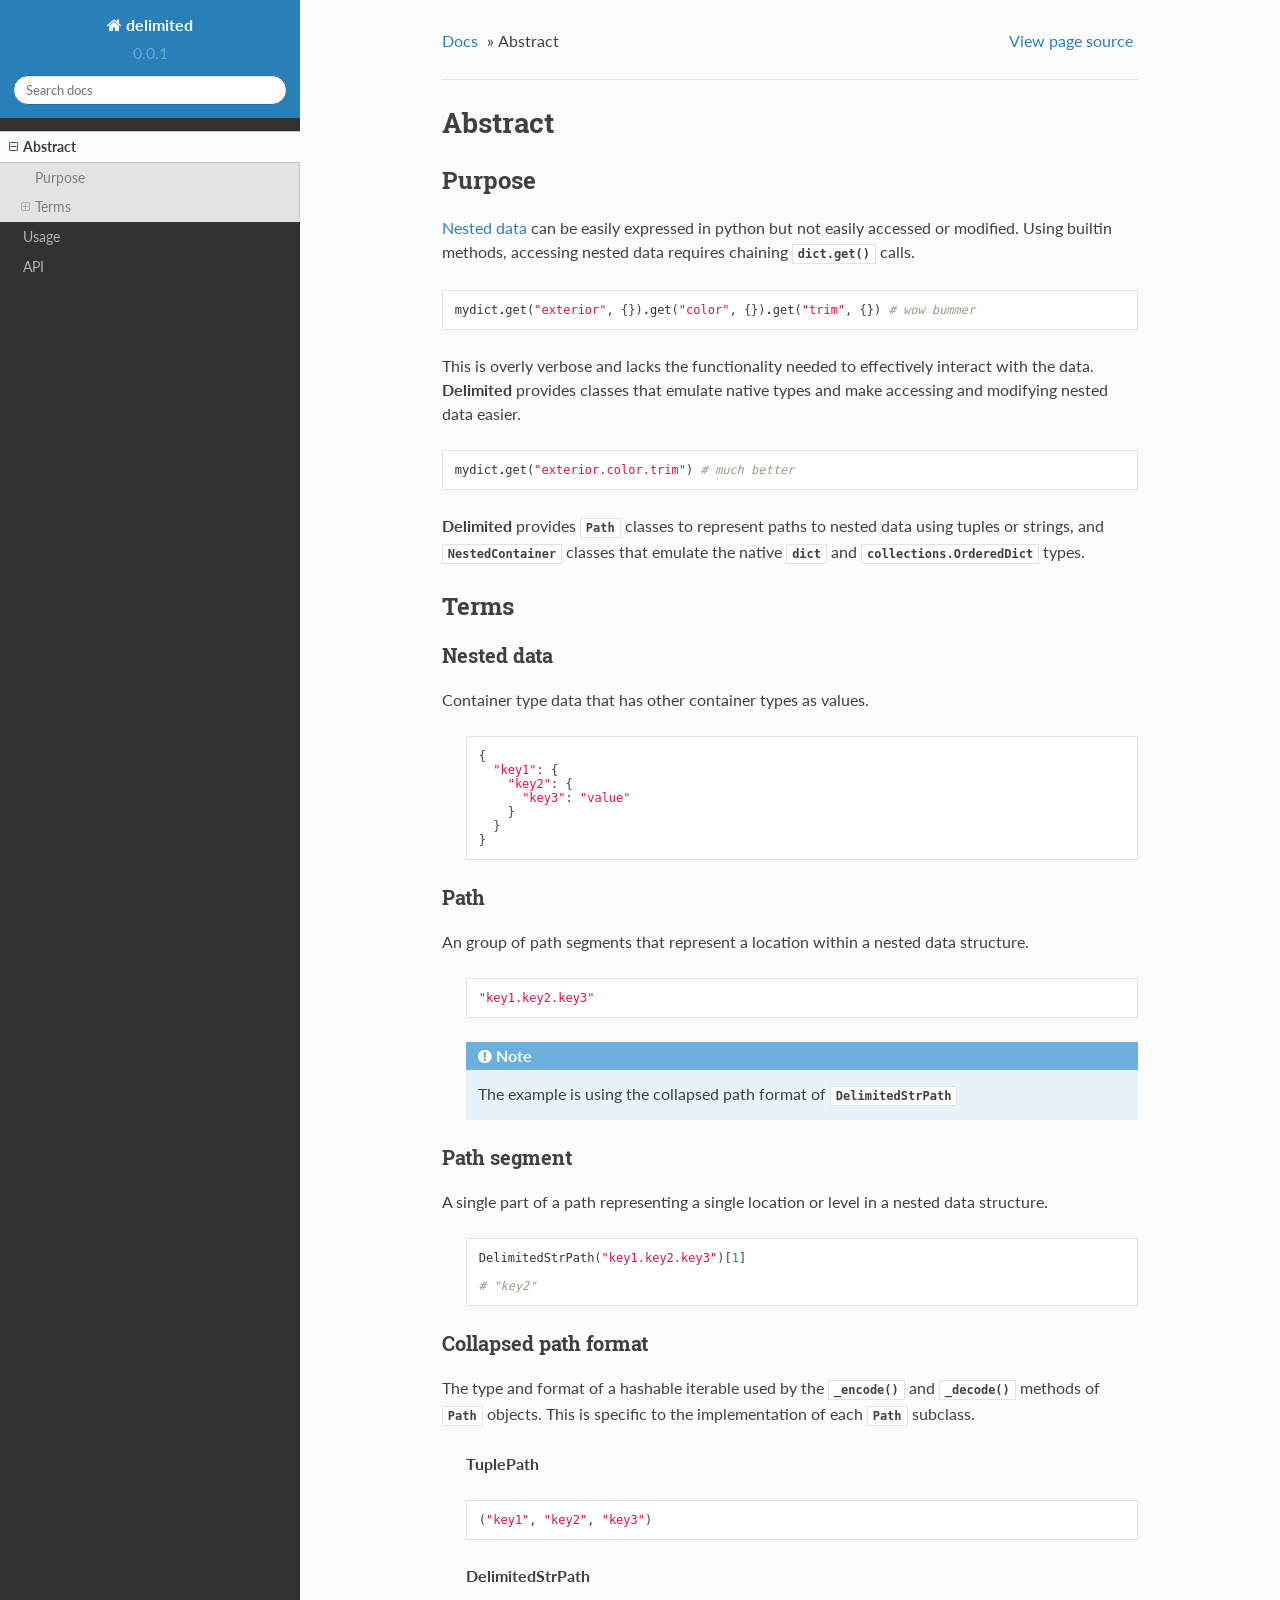
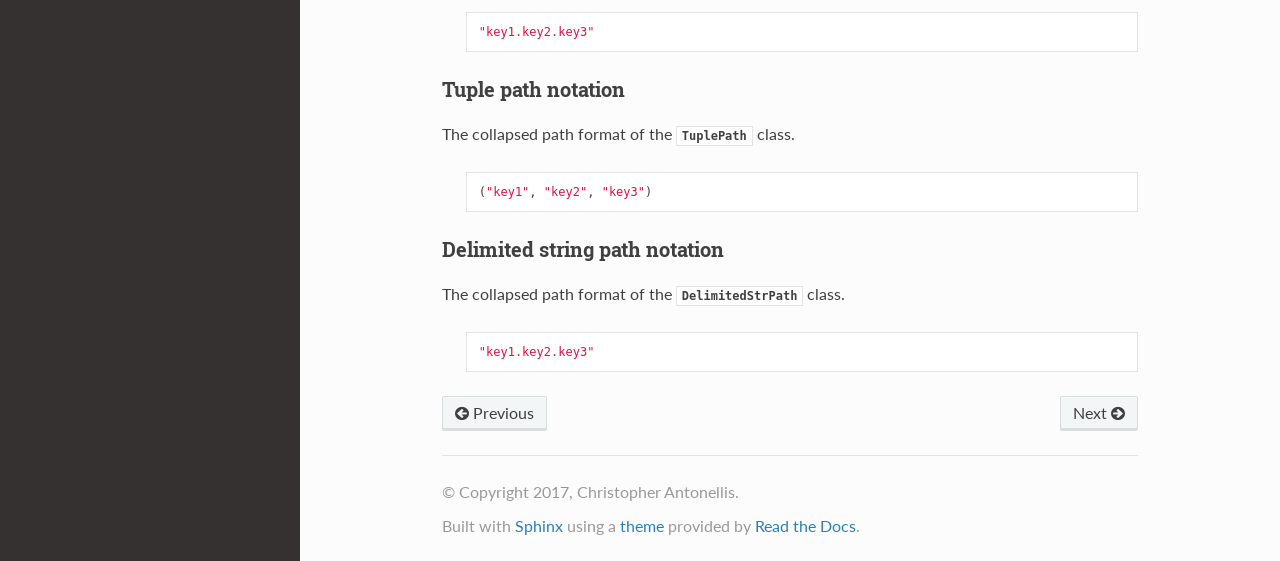
==== commit c17c6f5b: "updated docs for 0.0.5" ====
--- a/abstract.html
+++ b/abstract.html
@@ -215,7 +215,7 @@
 </div>
 <div class="section" id="path-segment">
 <span id="id3"></span><h3>Path segment<a class="headerlink" href="#path-segment" title="Permalink to this headline">¶</a></h3>
-<p>A single part of a path representing a single level in a nested data structure.</p>
+<p>A single part of a path representing a single location or level in a nested data structure.</p>
 <blockquote>
 <div><div class="highlight-default"><div class="highlight"><pre><span></span><span class="n">DelimitedStrPath</span><span class="p">(</span><span class="s2">&quot;key1.key2.key3&quot;</span><span class="p">)[</span><span class="mi">1</span><span class="p">]</span>
 
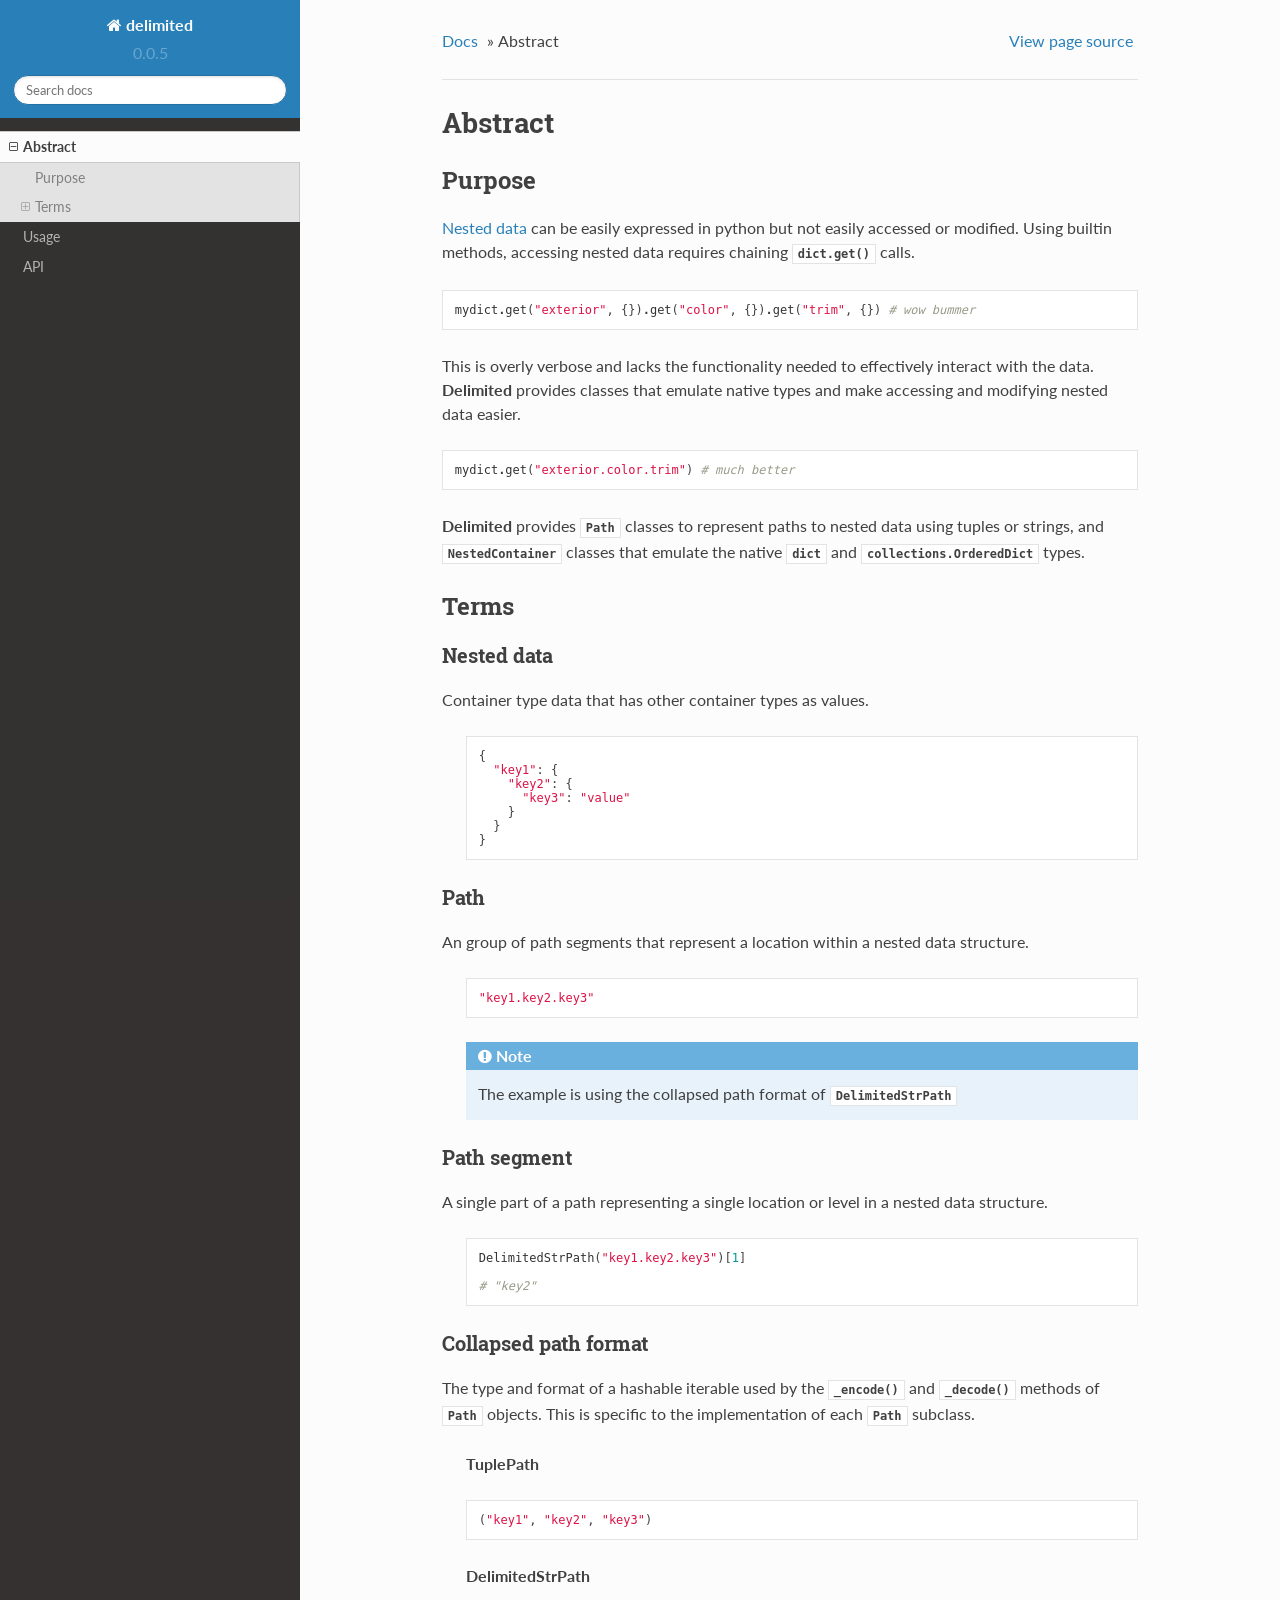
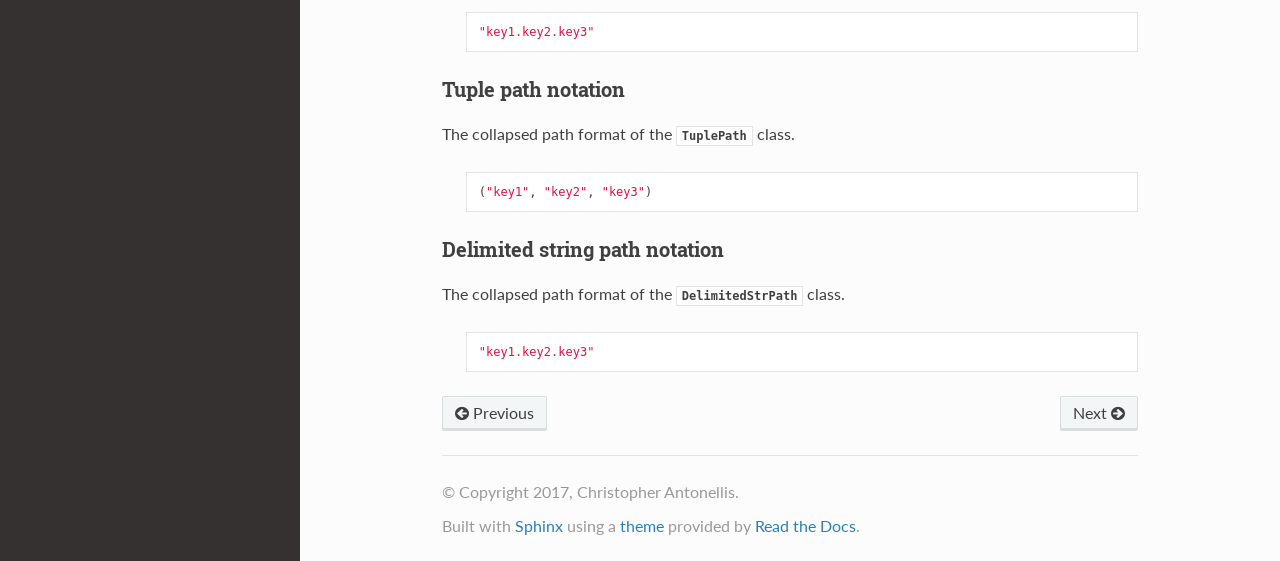
==== commit e3b0b6b8: "docs updated for 0.0.6" ====
--- a/abstract.html
+++ b/abstract.html
@@ -8,7 +8,7 @@
   
   <meta name="viewport" content="width=device-width, initial-scale=1.0">
   
-  <title>Abstract &mdash; delimited 0.0.1 documentation</title>
+  <title>Abstract &mdash; delimited 0.0.5 documentation</title>
   
 
   
@@ -35,9 +35,9 @@
         <link rel="index" title="Index"
               href="genindex.html"/>
         <link rel="search" title="Search" href="search.html"/>
-    <link rel="top" title="delimited 0.0.1 documentation" href="index.html"/>
+    <link rel="top" title="delimited 0.0.5 documentation" href="index.html"/>
         <link rel="next" title="Usage" href="usage.html"/>
-        <link rel="prev" title="Delimited" href="index.html"/> 
+        <link rel="prev" title="Delimited|version|" href="index.html"/> 
 
   
   <script src="_static/js/modernizr.min.js"></script>
@@ -66,7 +66,7 @@
             
             
               <div class="version">
-                0.0.1
+                0.0.5
               </div>
             
           
@@ -272,7 +272,7 @@
         <a href="usage.html" class="btn btn-neutral float-right" title="Usage" accesskey="n" rel="next">Next <span class="fa fa-arrow-circle-right"></span></a>
       
       
-        <a href="index.html" class="btn btn-neutral" title="Delimited" accesskey="p" rel="prev"><span class="fa fa-arrow-circle-left"></span> Previous</a>
+        <a href="index.html" class="btn btn-neutral" title="Delimited|version|" accesskey="p" rel="prev"><span class="fa fa-arrow-circle-left"></span> Previous</a>
       
     </div>
   
@@ -303,7 +303,7 @@
     <script type="text/javascript">
         var DOCUMENTATION_OPTIONS = {
             URL_ROOT:'./',
-            VERSION:'0.0.1',
+            VERSION:'0.0.5',
             COLLAPSE_INDEX:false,
             FILE_SUFFIX:'.html',
             HAS_SOURCE:  true,
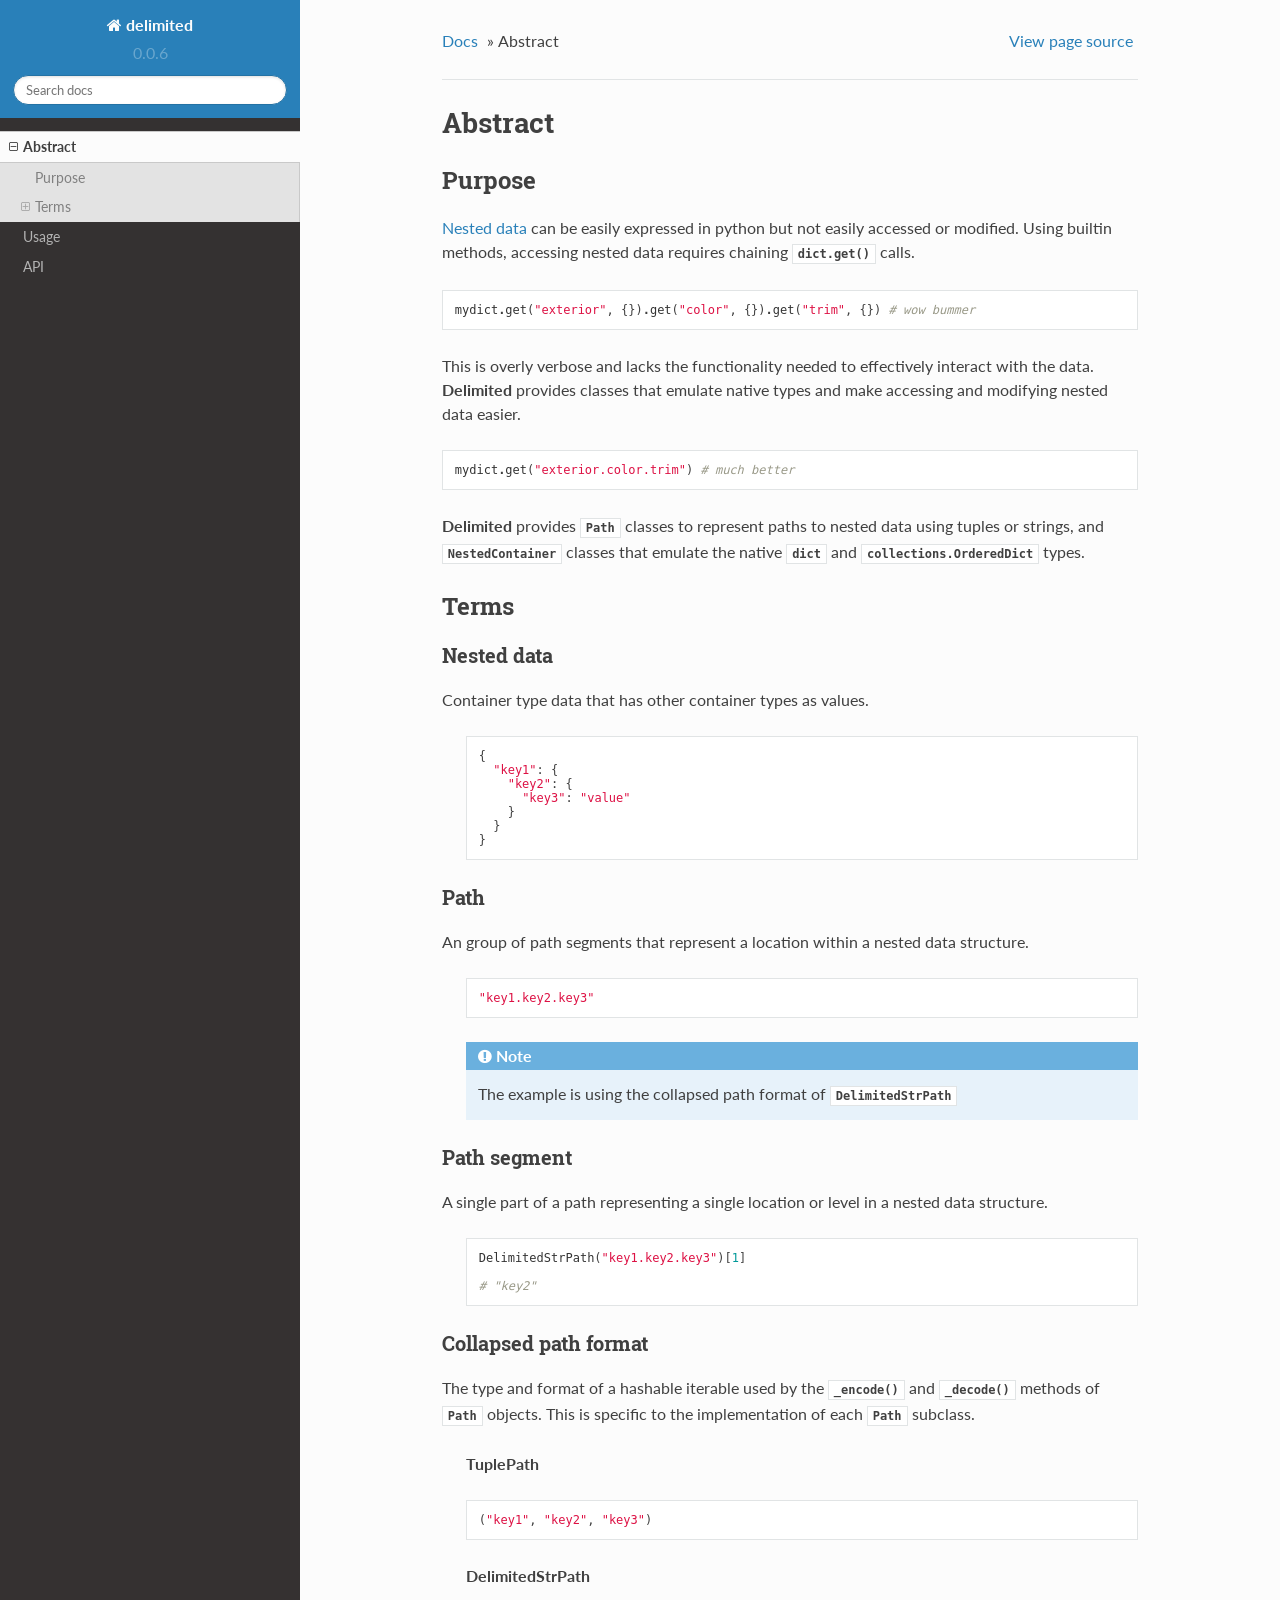
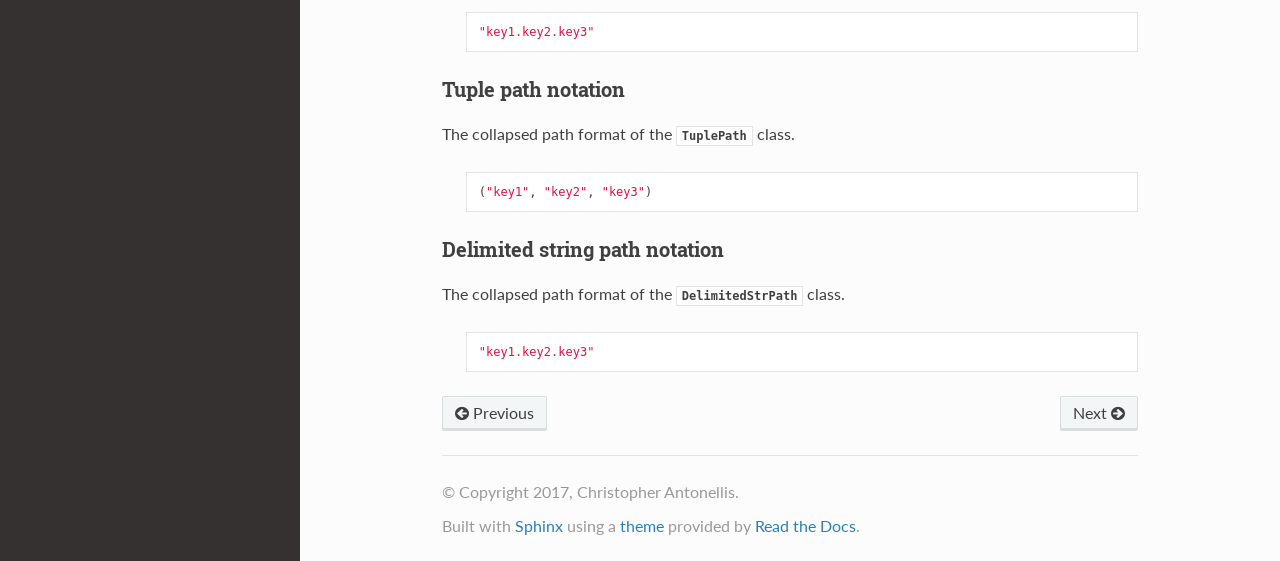
==== commit f1ebbeee: "docs updated for 0.0.6" ====
--- a/abstract.html
+++ b/abstract.html
@@ -8,7 +8,7 @@
   
   <meta name="viewport" content="width=device-width, initial-scale=1.0">
   
-  <title>Abstract &mdash; delimited 0.0.5 documentation</title>
+  <title>Abstract &mdash; delimited 0.0.6 documentation</title>
   
 
   
@@ -35,9 +35,9 @@
         <link rel="index" title="Index"
               href="genindex.html"/>
         <link rel="search" title="Search" href="search.html"/>
-    <link rel="top" title="delimited 0.0.5 documentation" href="index.html"/>
+    <link rel="top" title="delimited 0.0.6 documentation" href="index.html"/>
         <link rel="next" title="Usage" href="usage.html"/>
-        <link rel="prev" title="Delimited|version|" href="index.html"/> 
+        <link rel="prev" title="Delimited 0.0.6" href="index.html"/> 
 
   
   <script src="_static/js/modernizr.min.js"></script>
@@ -66,7 +66,7 @@
             
             
               <div class="version">
-                0.0.5
+                0.0.6
               </div>
             
           
@@ -272,7 +272,7 @@
         <a href="usage.html" class="btn btn-neutral float-right" title="Usage" accesskey="n" rel="next">Next <span class="fa fa-arrow-circle-right"></span></a>
       
       
-        <a href="index.html" class="btn btn-neutral" title="Delimited|version|" accesskey="p" rel="prev"><span class="fa fa-arrow-circle-left"></span> Previous</a>
+        <a href="index.html" class="btn btn-neutral" title="Delimited 0.0.6" accesskey="p" rel="prev"><span class="fa fa-arrow-circle-left"></span> Previous</a>
       
     </div>
   
@@ -303,7 +303,7 @@
     <script type="text/javascript">
         var DOCUMENTATION_OPTIONS = {
             URL_ROOT:'./',
-            VERSION:'0.0.5',
+            VERSION:'0.0.6',
             COLLAPSE_INDEX:false,
             FILE_SUFFIX:'.html',
             HAS_SOURCE:  true,
